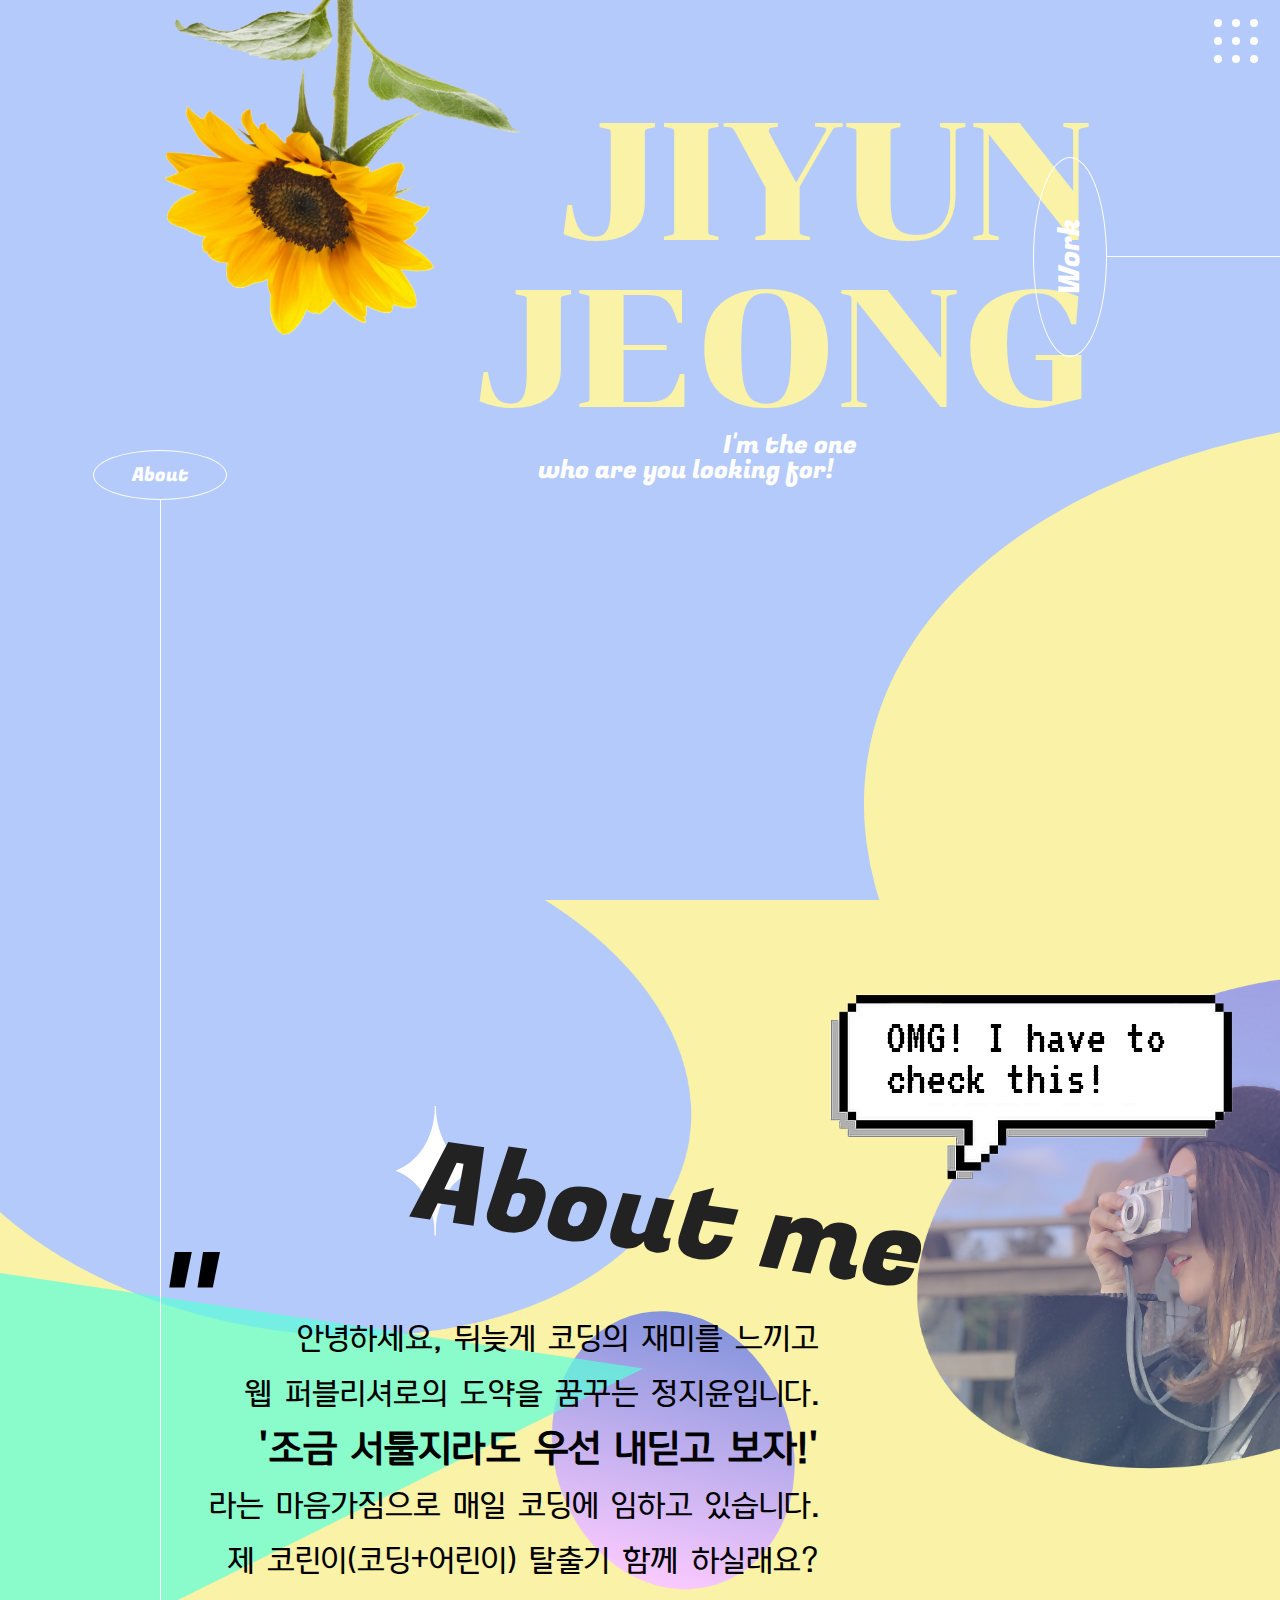
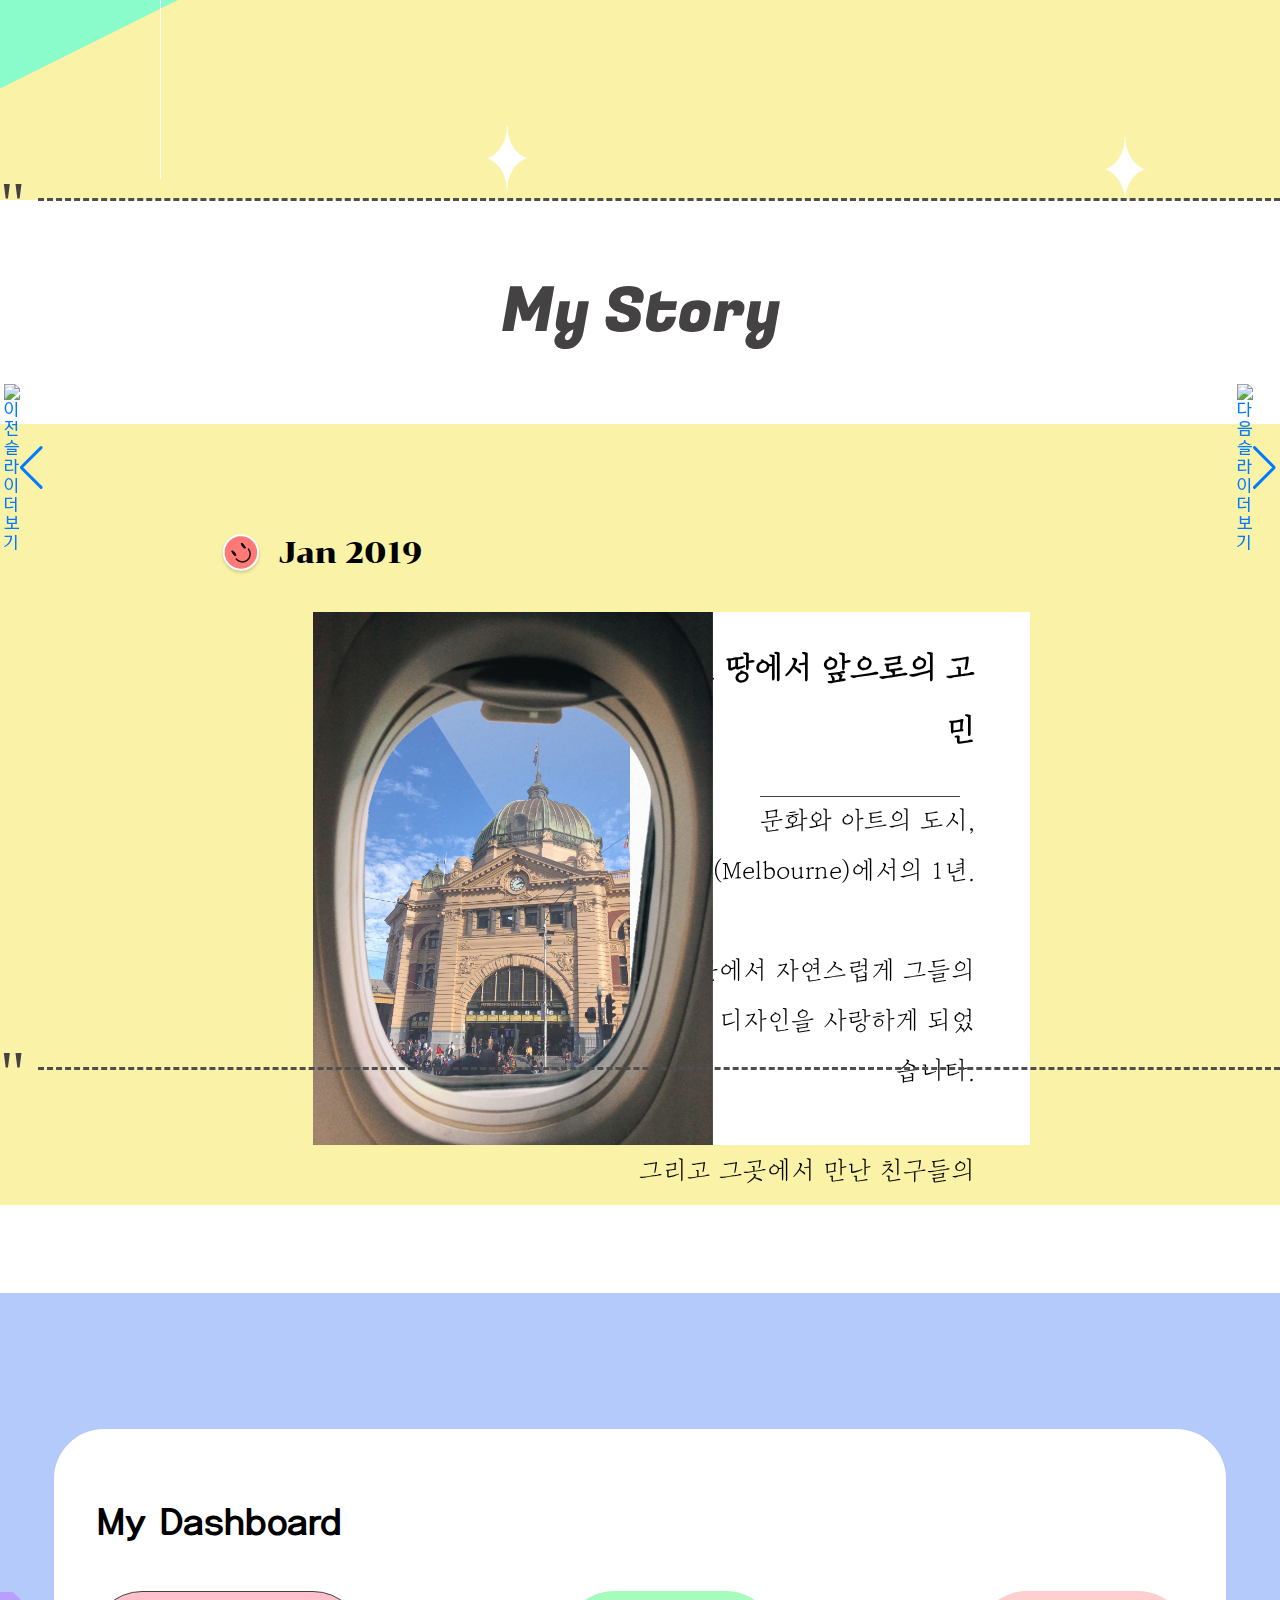
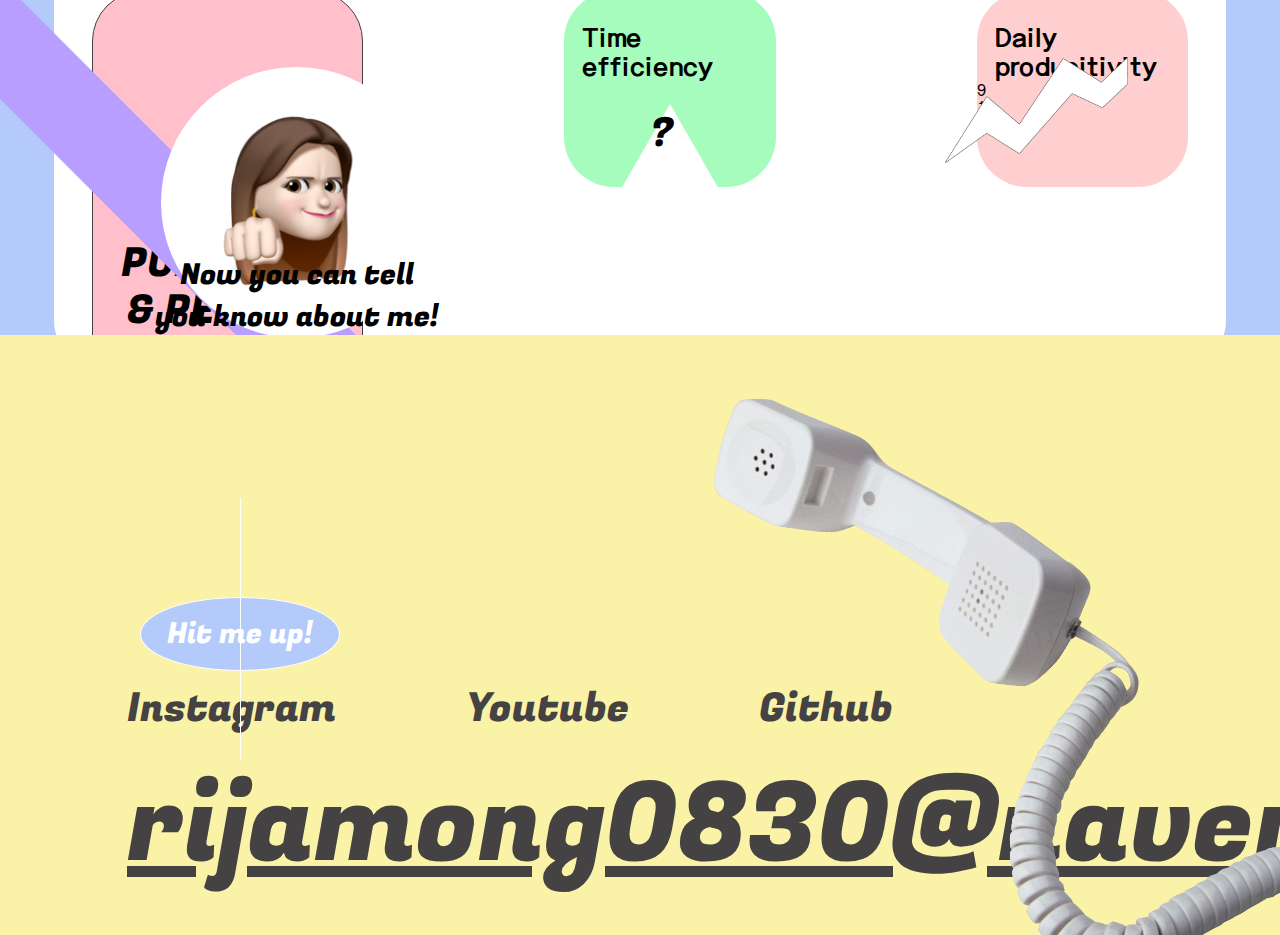
==== index.html @ c00d8881 "draggable, droppable 오류 수정" ====
<!DOCTYPE html>
<html lang="ko">

<head>
  <meta charset="UTF-8">
  <meta name="viewport" content="width=device-width, initial-scale=1.0">
  <title> JIyun Jeong </title>
  <!-- favicon -->
  <!-- Custom CSS -->
  <link rel="stylesheet" href="assets/css/swiper-bundle.css">
  <link rel="stylesheet" href="assets/css/common.css">
  <link rel="stylesheet" href="assets/css/main.css">
  <!-- Jquery CDN -->
  <script src="assets/js/jquery-1.12.4.min.js"></script>
  <!-- Jquery UI -->
  <script src="assets/js/jquery-ui.min.js"></script>
  <!-- Swiper Js -->
  <!-- <script src="assets/js/swiper-bundle.min.js"></script> -->
  <script src="assets/js/swiper.min.js"></script>
  <!-- Custom JS -->
  <script src="assets/js/main.js"></script>
</head>

<body>
  <div id="skip">
    <a href="#cnt1">본문 바로가기</a>
  </div>

  <div id="wrap">
    <header id="header">
      <h1 class="logo">
        <a href="index.html">
          <img src="assets/img/common/JIYUNJEONG.svg" alt="로고">
          <div class="blind-b">Jiyun Jeong's portfolio</div>
        </a>
      </h1>
      <div class="util">
        <button type="button" class="btn_open">
          <img src="assets/img/icon/open.svg" alt="메뉴열기">
          <span class="blind-b">메뉴열기</span>
        </button>
        <div class="navWrap">
          <div class="navigation">
            <nav id="gnb">
              <ul>
                <li>
                  <a href="">HOME</a>
                </li>
                <li>
                  <a href="">WORKS</a>
                </li>
                <li>
                  <a href="">ABOUT</a>
                </li>
                <li>
                  <a href="">CONTACTS</a>
                </li>
              </ul>
            </nav>
          </div>
          <div class="sns">
            <p>Social</p>
            <ul>
              <li>
                <a href="">Instagram</a>
              </li>
              <li>
                <a href="">Youtube</a>
              </li>
              <li>
                <a href="">Github</a>
              </li>
            </ul>
          </div>
          <div class="email">
            <p>Hit me up!</p>
            <p><a href="mailto: rijamong0830@naver.com" title="문의메일 보내기">rijamong0830@naver.com</a></p>
          </div>
        </div>
        <button type="button" class="btn_close">
          <img src="assets/img/icon/close.svg" alt="메뉴닫기">
          <span class="blind-b">메뉴닫기</span>
        </button>
      </div>
    </header>
    <!-- main screen section -->
    <section class="section" id="cnt1">
      <h2 class="blind-b">포트폴리오 첫 화면</h2>
      <div class="pageSwipe">
        <div class="about">
          <button type="button">About</button>
        </div>
        <div class="works">
          <button type="button">Work</button>
        </div>
      </div>
      <span>JIYUN<br>JEONG</span>
      <p>I'm the one<br>who are you looking for! &nbsp; &nbsp; </p> <!-- 들여쓰기 추가 -->
      <div class="decorate">
        <img class="sunflower" src="assets/img/main/sunflower@2x.png" alt="해바라기">
        <img class="yellowCircle" src="assets/img/main/cnt1Circle.png" alt="노란 동그라미">
      </div>
    </section>
    <!-- introduce section -->
    <section class="section" id="cnt2">
      <h2 class="blind-b">자기소개</h2>
      <div class="cnt2Deco">
        <img class="purpleCircle" src="assets/img/main/purpleCircle@2x.png" alt="연보라 동그라미">
        <img class="gradiCircle" src="assets/img/main/gradiCircle.png" alt="그라데이션 동그라미">
        <img class="profile" src="assets/img/main/profile@2x.png" alt="프로필 사진">
        <img class="ballon" src="assets/img/main/ballon@2x.png" alt="말풍선">
        <img class="twinkle1" src="assets/img/main/twinkle@2x.png" alt="반짝이 데코">
        <img class="twinkle2" src="assets/img/main/twinkle@2x.png" alt="반짝이 데코">
        <img class="twinkle3" src="assets/img/main/twinkle.png" alt="반짝이 데코">
        <img class="twinkle4" src="assets/img/main/twinkle.png" alt="반짝이 데코">
        <img class="beam" src="assets/img/main/beam.png" alt="레이저빔">
      </div>
      <div class="profileText">
        <p class="aboutMe">About me</p>
        <span>"</span>
        <p>
          안녕하세요, 뒤늦게 코딩의 재미를 느끼고<br>
          웹 퍼블리셔로의 도약을 꿈꾸는 정지윤입니다.<br>
          <strong>'조금 서툴지라도 우선 내딛고 보자!'</strong><br>
          라는 마음가짐으로 매일 코딩에 임하고 있습니다.<br>
          제 코린이(코딩+어린이) 탈출기 함께 하실래요?
        </p>
      </div>
    </section>
    <!-- Diary Section -->
    <section class="section" id="cnt3">
      <div class="myStory">
        <img src="assets/img/icon/scissor.svg" alt="가위 이모티콘">
        <p>My Story</p>
      </div>
      <!-- Swiper -->
      <div class="swiper-container">
        <div class="swiper-wrapper">
          <!-- slide1 -->
          <div class="swiper-slide slide1">
            <h2 class="blind-b">호주에서 시작된 미래에 대한 고민</h2>
            <div class="data">
              <img src="assets/img/main/smile1.png" alt="빨간색 스마일 아이콘">
              <p>Jan 2019</p>
            </div>
            <div class="firstDiary">
              <div class="windowWrap">
                <img class="emptyFrame" src="assets/img/main/emptyAirplaneWindow@2x.png" alt="">
                <div class="showImg">
                  <img src="assets/img/main/airplaneWindow@2x.png" alt="비행기 내부에서 바라본 창문 풍경">
                  <img src="assets/img/main/airplaneWindow-2.jpg" alt="멜버른역">
                  <img src="assets/img/main/airplaneWindow-3.jpg" alt="도시를 지나는 빈티지 초록 트램">
                  <img src="assets/img/main/airplaneWindow-4.jpg" alt="멜버른 아트 센터에서 그림을 감상하는 사람들">
                  <img src="assets/img/main/airplaneWindow-5.jpg" alt="그래피티 앞에 서있는 사람">
                  <img src="assets/img/main/airplaneWindow-6.jpg" alt="카페에서 바리스타로 일하던 당시 친구와 함께 찍은 사진">
                </div>
              </div>
              <div class="diary right">
                <strong>낯선 땅에서 앞으로의 고민</strong>
                <p>
                  문화와 아트의 도시,<br>
                  멜버른(Melbourne)에서의 1년.<br>
                  </br>
                  그곳에서 자연스럽게 그들의<br>
                  문화와 디자인을 사랑하게 되었습니다.<br>
                  </br>
                  그리고 그곳에서 만난 친구들의<br>
                  자신이 좋아하는 일을 하며<br>
                  즐겁게 살아가는 모습이 인상깊었죠.<br>
                  </br>
                  고민의 시작이었습니다.<br>
                  "나는 어떻게 살아야 할까?"
                </p>
                <span>01</span>
              </div>
            </div>
          </div>
          <!-- slide2 -->
          <div class="swiper-slide slide2">
            <h2 class="blind-b">한국으로 돌아와서 첫 코딩의 시작</h2>
            <div class="data">
              <img src="assets/img/main/smile2.png" alt="핑크색 스마일 아이콘">
              <p>Aug 2020 ~</p>
            </div>
            <div class="secondDiary">
              <div class="diary left">
                <strong>첫 시작</strong>
                <p>
                  한국으로 돌아온 후,</br>
                  내가 가진 장점들의 점을 이어보니</br>
                  '웹 퍼블리싱'이라는 모양새가 나왔습니다.</br>
                  </br>
                  그리고 곧바로</br>
                  'UXUI 반응형 웹 기반 퍼블리싱 수업'을</br>
                  수강하기로 마음먹었습니다.</br>
                  </br>
                  '내가 과연 잘 할 수 있을까?'</br>
                  </br>
                  낯선 코딩의 세계로 들어서는</br>
                  첫 날의 두근거림이 아직도 생생합니다.
                </p>
                <span>02</span>
              </div>
              <img src="assets/img/main/blogDiary.png" alt="uxui 수강 블로그 다이어리" class="diaryImg">
            </div>
          </div>
          <!-- slide3 -->
          <div class="swiper-slide slide3">
            <h2 class="blind-b">6개월 간 코딩수업을 듣고</h2>
            <div class="data">
              <img src="assets/img/main/smile3.png" alt="초록색 스마일 아이콘">
              <p>~ Jan 2021</p>
            </div>
            <div class="thirdDiary">
              <div class="diary right">
                <strong>6개월 간의 코딩열차 탑승</strong>
                <p>첫 수업을 시작으로,<br>
                  </br>
                  마치 정착역 없는 고속열차처럼<br>
                  퍼블리싱 수업과 3개의 프로젝트를 열심히 달려<br>
                  지금까지 오게 되었습니다.<br>
                  </br>
                  앞으로 그간의 배움을 바탕으로<br>
                  <span>미래의 도전이 두렵기보다<br>
                    더욱 많은 배움에 설레하는<br>
                    사람이 되고자 합니다.</span></p>
                <span>03</span>
              </div>
            </div>
            <div class="goToWorks">
              <img src="" alt="작업물 바로가기">
            </div>
          </div>
        </div>
        <!-- Add Pagination -->
        <div class="swiper-pagination"></div>
      </div>
      <div class="swiper-controller">
        <!-- fraction type -->
        <div class="swiper-pagination"></div>

        <!-- If we need navigation buttons -->
        <div class="swiper-button-prev"><img src="" alt="이전 슬라이더 보기"></div>
        <div class="swiper-button-next"><img src="" alt="다음 슬라이더 보기"></div>
      </div>
    </section>
    <!-- stats section -->
    <section class="section" id="cnt4">
      <h2 class="blind-b">나의 스킬과 가능성</h2>
      <div class="stats">
        <img src="assets/img/icon/scissor.svg" alt="가위 이모티콘">
        <p>STATS & POTENTIAL</p>
      </div>
      <div class="dashboard">
        <p class="dashboardTitle">My Dashboard</p>
        <!-- about personal -->
        <div class="leftBoard">
          <div class="puzzle">
            <span>PUZZLE IT!<br>& PEEP IT!</span>
            <div class="stripe">
              <div class="line"></div>
              <div class="line"></div>
              <div class="line"></div>
              <div class="line"></div>
              <div class="line"></div>
              <div class="line"></div>
              <div class="line"></div>
            </div>
            <div class="hiddenProfile">
              <img src="assets/img/main/characterProfile@2x.png" alt="캐릭터 프로필 사진">
              <p>Now you can tell<br>you know about me!</p>
            </div>
          </div>
          <div class="efficiency">
            <span>Time<br>efficiency</span>
            <img id="drop1" src="assets/img/main/triangle@2x.png" alt="피라미드">
            <p>?</p>
          </div>
          <div class="producitivity">
            <span>Daily<br>producitivity</span>
            <img id="drop2" src="assets/img/main/thunder.png" alt="번개모양">
            <p>9</p>
            <p>18</p>
          </div>
          <div class="relieveStress">
            <span>How to relieve stress</span>
            <div class="stressWrap">
              <div class="stressReliever1">
                <img src="" alt="star">
                <p>1. Good coffee & walking around</p>
              </div>
              <div class="stressReliever2">
                <img src="" alt="star">
                <p>2. Washing the dishes with music</p>
              </div>
            </div>
          </div>
          <!-- drop models -->
          <div class="droppableModel">
            <div class="Triangle">
              <img id="drag1Yes" src="assets/img/main/triangle.png" alt="옮겨다 놓을 피라미드">
              <!-- 드롭한 뒤 채워지는 가상요소만들기 -->
              <p>85%</p>
            </div>
            <div class="thunder">
              <img id="drag2Yes" src="assets/img/main/thunder.png" alt="옮겨다 놓을 번개모양">
              <!-- 드롭한 뒤 채워지는 가상요소만들기 -->
            </div>
          </div>
        </div>
        <!-- about skills -->
        <div class="rightBoard">
          <div class="skillView">
            <div class="switchWrap">
              <div class="switchToggle">
                <button type="button"></button>
              </div>
              <div class="skillTitle">
                <!-- 위의 버튼을 누르면 변경됨 -->
                <div class="codingSkills">Coding skills</div>
                <div class="designSkills">Design skills</div>
              </div>
            </div>
            <div class="skillCircle">
              <div class="css">CSS3<br>90%</div>
              <div class="html5">HTML5<br>95%</div>
              <div class="scss">SCSS<br>90%</div>
              <div class="bootstrap">Bootstrap<br>70%</div>
              <div class="js">JavaScript<br>80%</div>
              <div class="jq">jQuery<br>85%</div>
            </div>
            <div class="overview">
              <span class="overviewTitle">Skills overview</span>
              <span>코딩 스킬과 디자인 스킬을 비교하여 한 번에 볼 수 있습니다.</span>
              <div class="stickGraph">
                <div class="stickWrap">
                  <div class="whiteStick"></div>
                  <div class="skills" id="html5"></div>
                  <span>HTML5</span>
                </div>
                <div class="stickWrap">
                  <div class="whiteStick"></div>
                  <div class="skills" id="css3"></div>
                  <span>CSS3</span>
                </div>
                <div class="stickWrap">
                  <div class="whiteStick"></div>
                  <div class="skills" id="scss"></div>
                  <span>SCSS</span>
                </div>
                <div class="stickWrap">
                  <div class="whiteStick"></div>
                  <div class="skills" id="javaScript"></div>
                  <span>Java<br>Script</span>
                </div>
                <div class="stickWrap">
                  <div class="whiteStick"></div>
                  <div class="skills" id="jQuery"></div>
                  <span>jQuery</span>
                </div>
                <div class="stickWrap">
                  <div class="whiteStick"></div>
                  <div class="skills" id="bootstrap"></div>
                  <span>boot<br>strap</span>
                </div>
                <div class="stickWrap">
                  <div class="whiteStick"></div>
                  <div class="skills" id="ps"></div>
                  <span>Photoshop</span>
                </div>
                <div class="stickWrap">
                  <div class="whiteStick"></div>
                  <div class="skills" id="ai"></div>
                  <span>Illustrator</span>
                </div>
                <div class="stickWrap">
                  <div class="whiteStick"></div>
                  <div class="skills" id="xd"></div>
                  <span>XD</span>
                </div>
                <div class="stickWrap">
                  <div class="whiteStick"></div>
                  <div class="skills" id="zeplin"></div>
                  <span>Zeplin</span>
                </div>
                <div class="stickWrap">
                  <div class="whiteStick"></div>
                  <div class="skills" id="pr"></div>
                  <span>Premiere</span>
                </div>
              </div>
            </div>
          </div>
        </div>
      </div>
    </section>
    <!-- footer section -->
    <footer id="footer">
      <div class="contact">
        <!-- 가상요소로 세로 라인만들기 -->
        <button type="button">Hit me up!</button>
      </div>
      <p class="bigEmail"><a href="mailto: rijamong0830@naver.com" title="문의메일 보내기">rijamong0830@naver.com</a></p>
      <div class="sns">
        <a class="instagram" href="https://www.instagram.com/jjy_olo/" target="_blank">Instagram</a>
        <a href="https://www.youtube.com/channel/UCwiEnXzMFmGDuHNTWTqtdwg" target="_blank">Youtube</a>
        <a href="https://github.com/Jiyun-Jeong" target="_blank">Github</a>
      </div>
      <img class="phoneImg" src="assets/img/main/phone.png" alt="전화기 이미지">
    </footer>
  </div>
</body>

</html>
---- assets/css/common.css ----
@charset "UTF-8";
/* Google Web font CDN */
@import url(https://fonts.googleapis.com/css?family=VT323:regular);
@import url(https://fonts.googleapis.com/css?family=Chonburi:regular);
@import url(https://fonts.googleapis.com/css?family=Fugaz+One:regular);
/* Font face */
@font-face {
  font-family: KoreanDREAM3;
  font-weight: 400;
  font-style: normal;
  src: url("../font/KoreanDREAM3-R.eot");
  src: url("../font/KoreanDREAM3-R.eot#iefix") format("embedded-opentype"), url("../font/KoreanDREAM3-R.woff2") format("woff2"), url("../font/KoreanDREAM3-R.woff") format("woff"), url("../font/KoreanDREAM3-R.ttf") format("truetype"); }
@font-face {
  font-family: KoreanDREAM5;
  font-weight: 400;
  font-style: normal;
  src: url("../font/KoreanDREAM5-R.eot");
  src: url("../font/KoreanDREAM5-R.eot#iefix") format("embedded-opentype"), url("../font/KoreanDREAM5-R.woff2") format("woff2"), url("../font/KoreanDREAM5-R.woff") format("woff"), url("../font/KoreanDREAM5-R.ttf") format("truetype"); }
@font-face {
  font-family: DXPnM;
  font-weight: 400;
  font-style: normal;
  src: url("../font/DXPnM-KSCpc-EUC-H.eot");
  src: url("../font/DXPnM-KSCpc-EUC-H.eot#iefix") format("embedded-opentype"), url("../font/DXPnM-KSCpc-EUC-H.woff2") format("woff2"), url("../font/DXPnM-KSCpc-EUC-H.woff") format("woff"), url("../font/DXPnM-KSCpc-EUC-H.ttf") format("truetype"); }
/* Tag reset CSS */
body, div, ul, h1, h2, h3, h4, h5, h6, button, p {
  margin: 0;
  padding: 0; }

ul {
  list-style: none; }

h1, h2, h3, h4, h5, h6 {
  font-size: inherit; }

img {
  vertical-align: top; }

a:link, a:visited, a:hover, a:active {
  text-decoration: none;
  color: inherit; }

button {
  border: none;
  background: none;
  cursor: pointer; }

header, nav, section, footer {
  display: block; }

/* common class */
.blind-b {
  width: 1px;
  height: 1px;
  position: absolute;
  overflow: none;
  clip: rect(1px, 1px, 1px, 1px);
  clip-path: inset(50%); }

.clearfix::before, .clear::after {
  content: "";
  display: block;
  clear: both; }

/* Default CSS */
body {
  font-family: KoreanDREAM3, "맑은 고딕", "Malgun Gothic";
  font-weight: 400;
  background-color: #B4CAFA;
  color: #000;
  overflow-x: hidden; }

/* Skip navigation */
#skip a {
  position: absolute;
  left: -9999px;
  top: 0;
  z-index: 1000; }
  #skip a:focus {
    left: 0;
    width: 100%;
    background: #FAF2A7;
    color: #000;
    text-align: center;
    font-weight: 400;
    font-size: 25px;
    height: 50px;
    line-height: 50px; }

/* Logo & navigation */
#wrap {
  position: relative;
  overflow: hidden; }
  #wrap #header .logo {
    display: none;
    position: absolute;
    top: 29px;
    left: 32px;
    width: 131px;
    height: 77px; }
  #wrap #header .util {
    position: absolute;
    top: 17px;
    right: 22px; }
    #wrap #header .util > .btn_open img {
      width: 44px;
      height: 44px;
      cursor: pointer; }
  #wrap #header .navWrap {
    display: none;
    position: relative;
    width: 100vw;
    height: 100vh;
    top: 0;
    right: 0px;
    background: orange; }
    #wrap #header .navWrap #gnb {
      position: absolute;
      text-align: left;
      left: 204px;
      top: 268px;
      width: 901px;
      height: 618px; }
      #wrap #header .navWrap #gnb ul {
        font-size: 115px;
        line-height: 160px;
        font-family: Chonburi;
        color: #FAF2A7; }
  #wrap #header .sns, #wrap #header .email {
    position: absolute;
    color: #fff;
    left: 1245px; }
  #wrap #header .sns p, #wrap #header .email p {
    padding-bottom: 18px;
    font-size: 21px; }
  #wrap #header .sns {
    top: 540px;
    right: 534px; }
    #wrap #header .sns ul li {
      font-size: 32px;
      letter-spacing: 0.61px; }
  #wrap #header .email {
    bottom: 221px; }
  #wrap #header .btn_close {
    display: none; }

/* Footer */
footer {
  position: relative;
  width: 100%;
  height: 46.875vw;
  background: #FAF2A7;
  display: flex; }
  footer .contact button, footer .bigEmail {
    font-family: "Fugaz One"; }
  footer .contact {
    position: absolute;
    top: 262px;
    left: 140px;
    width: 200px;
    height: 72px;
    -webkit-box-sizing: border-box;
    -moz-box-sizing: border-box;
    box-sizing: border-box; }
    footer .contact::before {
      -webkit-transform: rotate(180deg);
      -moz-transform: rotate(180deg);
      -o-transform: rotate(180deg);
      -ms-transform: rotate(180deg);
      transform: rotate(180deg);
      content: "";
      display: block;
      clear: both;
      position: absolute;
      top: -138%;
      left: 50%;
      width: 1px;
      height: 261px;
      background: #fff;
      z-index: 500; }
    footer .contact button {
      -webkit-border-radius: 50%;
      -moz-border-radius: 50%;
      border-radius: 50%;
      font-size: 29px;
      border: 1px solid #fff;
      width: 100%;
      line-height: 72px;
      background: #B4CAFA;
      color: #fff; }
  footer .bigEmail {
    font-size: 110px;
    color: #444242;
    text-decoration: underline;
    padding: 410px 0 0 127px; }
  footer .sns {
    display: flex;
    position: absolute;
    bottom: 197px;
    left: 127px;
    font-family: "Fugaz one";
    font-size: 40px;
    color: #444242; }
    footer .sns a {
      flex-direction: row;
      display: block; }
    footer .sns a + a {
      margin-left: 130px; }
  footer .phoneImg {
    position: absolute;
    width: 566px;
    height: 576px;
    top: 64px;
    right: 0; }

/*# sourceMappingURL=common.css.map */
---- assets/css/main.css ----
#cnt1 {
  position: relative;
  width: 100vw;
  height: 100vh; }
  #cnt1 .pageSwipe button, #cnt1 p {
    font-family: "Fugaz One";
    color: #fff; }
  #cnt1 .pageSwipe .about {
    position: absolute;
    top: 35.15625vw;
    left: 7.2917vw;
    width: 10.4167vw;
    height: 3.75vw;
    -webkit-box-sizing: border-box;
    -moz-box-sizing: border-box;
    box-sizing: border-box; }
    #cnt1 .pageSwipe .about::after {
      content: "";
      display: block;
      clear: both;
      position: absolute;
      top: 103%;
      left: 50%;
      width: 1px;
      height: 100vw;
      background: #fff;
      z-index: 500; }
    #cnt1 .pageSwipe .about button {
      -webkit-border-radius: 50%;
      -moz-border-radius: 50%;
      border-radius: 50%;
      font-size: 1.5104vw;
      border: 1px solid #fff;
      width: 100%;
      line-height: 3.75vw; }
  #cnt1 .pageSwipe .works {
    position: absolute;
    top: 220px;
    right: 110px;
    width: 200px;
    height: 72px;
    -webkit-box-sizing: border-box;
    -moz-box-sizing: border-box;
    box-sizing: border-box; }
    #cnt1 .pageSwipe .works::after {
      content: "";
      display: block;
      clear: both;
      position: absolute;
      top: 50%;
      left: 68%;
      width: 100vw;
      height: 1px;
      background: #fff;
      z-index: 500; }
    #cnt1 .pageSwipe .works button {
      -webkit-border-radius: 50%;
      -moz-border-radius: 50%;
      border-radius: 50%;
      -webkit-transform: rotate(-90deg);
      -moz-transform: rotate(-90deg);
      -o-transform: rotate(-90deg);
      -ms-transform: rotate(-90deg);
      transform: rotate(-90deg);
      font-size: 29px;
      border: 1px solid #fff;
      width: 200px;
      line-height: 72px; }
  #cnt1 span, #cnt1 p {
    text-align: right; }
  #cnt1 span {
    display: block;
    font-family: Chonburi;
    font-size: 13.0208vw;
    line-height: 13.0208vw;
    padding-top: 7.7604vw;
    padding-right: 14.5833vw;
    color: #FAF2A7; }
  #cnt1 p {
    font-size: 1.9791vw;
    line-height: 1.9791vw;
    padding-right: 33.0208vw; }
  #cnt1 .decorate .sunflower {
    position: absolute;
    top: -13.5417vw;
    left: 12.9167vw;
    width: 27.96875vw;
    animation: moveSunflower 5s ease-in-out infinite; }
  #cnt1 .decorate .yellowCircle {
    position: absolute;
    top: 22.65625vw;
    left: 60.9375vw;
    z-index: -1;
    animation: moveCircle 10s ease;
    transform-origin: 50% 50%; }

/* @keyframes moveSunflower {
    0% {transform: translateY(-600px); }
    60% {transform: translateY(-100px);}
    100% {transform: translateY(50px); }
} */
/* @keyframes moveCircle {
    0%   { transform: scale(0.5)   translate(10px, -30px); }
    38%  { transform: scale(0.7, 0.7) translate(80vw, 30vh) rotate(80deg); }
    40%  { transform: scale(0.8, 0.5) translate(80vw, 30vh) rotate(80deg); }
    78%  { transform: scale(0.6, 0.9) translate(0vw, 50vh) rotate(-20deg); }
    80%  { transform: scale(0.8) translate(0vw, 50vh) rotate(-20deg); }
    100% { transform: scale(5, 5) translate(0, 0); }
  } */
#cnt2 {
  position: relative;
  background: #FAF2A7;
  width: 100%;
  height: 100vh; }
  #cnt2 .cnt2Deco {
    position: relative;
    /*         @keyframes purpleCircle {
    
            } */ }
    #cnt2 .cnt2Deco img {
      position: absolute; }
    #cnt2 .cnt2Deco .purpleCircle {
      top: -150px;
      left: -150px;
      height: 51.0417vw;
      width: 70.3125vw;
      animation: purpleCircle 10s ease infinite;
      transform-origin: 50% 50%; }
    #cnt2 .cnt2Deco .gradiCircle {
      top: 29.9479vw;
      left: 41.9792vw;
      width: 21.3021vw;
      height: 335px; }
    #cnt2 .cnt2Deco .profile {
      top: 0;
      left: 850px;
      width: 61.9792vw; }
    #cnt2 .cnt2Deco .ballon {
      top: 94px;
      right: 47px;
      width: 403px;
      height: 186px; }
    #cnt2 .cnt2Deco .twinkle1 {
      -webkit-transition: opacity(1) 0.3;
      -moz-transition: opacity(1) 0.3;
      -o-transition: opacity(1) 0.3;
      transition: opacity(1) 0.3;
      top: 77.5px;
      left: 150px;
      opacity: 0; }
    #cnt2 .cnt2Deco .twinkle2 {
      top: 206px;
      right: 804.5px; }
    #cnt2 .cnt2Deco .twinkle3 {
      top: 826px;
      right: 752px; }
    #cnt2 .cnt2Deco .twinkle4 {
      top: 837px;
      right: 134px; }
    #cnt2 .cnt2Deco .beam {
      top: -15px;
      right: 560px; }
  #cnt2 .profileText {
    position: absolute; }
    #cnt2 .profileText .aboutMe {
      -webkit-transform: rotate(8deg);
      -moz-transform: rotate(8deg);
      -o-transform: rotate(8deg);
      -ms-transform: rotate(8deg);
      transform: rotate(8deg);
      position: absolute;
      top: 239px;
      left: 414px;
      width: 529px;
      font-family: "Fugaz one";
      font-size: 110px;
      color: #222; }
    #cnt2 .profileText span {
      display: block;
      padding-left: 154px;
      margin-top: 317.5px;
      font-size: 150px;
      font-family: "Fugaz one"; }
    #cnt2 .profileText p:last-child {
      position: absolute;
      top: 411px;
      left: 169px;
      width: 650px;
      z-index: 700;
      font-size: 29px;
      line-height: 55px;
      text-align: right; }
      #cnt2 .profileText p:last-child strong {
        font-size: 36px; }

#cnt3 {
  width: 100%;
  height: 67.8542vw; }
  #cnt3 .myStory {
    position: relative;
    height: 224px;
    line-height: 224px;
    width: 100%;
    background: #fff; }
    #cnt3 .myStory::before {
      content: "";
      clear: both;
      position: absolute;
      border-top: 3px dashed #4e4e4e;
      top: -2px;
      right: 0;
      width: 97%; }
    #cnt3 .myStory img {
      position: absolute;
      top: -32px;
      left: 0; }
    #cnt3 .myStory p {
      text-align: center;
      font-size: 62px;
      font-family: "Fugaz one";
      color: #444242; }
  #cnt3 .swiper-container {
    width: 100%;
    /* height: 100vh; */ }
    #cnt3 .swiper-container .swiper-slide:nth-child(odd) {
      background: #FAF2A7; }
    #cnt3 .swiper-container .slide1 .data {
      position: relative;
      z-index: 700; }
      #cnt3 .swiper-container .slide1 .data img {
        position: absolute;
        left: 210px;
        top: 100px; }
      #cnt3 .swiper-container .slide1 .data > p {
        font-family: Chonburi;
        font-size: 29px;
        position: absolute;
        left: 278px;
        top: 111px; }
    #cnt3 .swiper-container .slide1 .firstDiary {
      position: relative;
      margin-top: 188px;
      padding-left: 24.479vw;
      height: 46.3542vw; }
      #cnt3 .swiper-container .slide1 .firstDiary .windowWrap {
        position: relative;
        width: 31.25vw;
        height: 41.6667vw;
        overflow: hidden; }
      #cnt3 .swiper-container .slide1 .firstDiary .emptyFrame {
        position: absolute;
        top: 0;
        left: 0;
        z-index: 10; }
      #cnt3 .swiper-container .slide1 .firstDiary img {
        width: 31.25vw;
        height: 41.6667vw; }
      #cnt3 .swiper-container .slide1 .firstDiary img:nth-child(2) {
        position: absolute;
        top: 0;
        left: 0; }
      #cnt3 .swiper-container .slide1 .firstDiary .showImg {
        width: 208.3333vw;
        font-size: 0; }
      #cnt3 .swiper-container .slide1 .firstDiary .diary {
        position: absolute;
        top: 0;
        right: 250px;
        width: 31.25vw;
        height: 41.6667vw;
        background: #fff;
        font-family: DXPnM;
        font-size: 25px;
        text-align: right; }
        #cnt3 .swiper-container .slide1 .firstDiary .diary strong {
          display: block;
          font-size: 31px;
          padding-top: 25px;
          padding-right: 55px; }
        #cnt3 .swiper-container .slide1 .firstDiary .diary p {
          padding-top: 35px;
          padding-right: 55px; }
          #cnt3 .swiper-container .slide1 .firstDiary .diary p::before {
            content: "";
            position: absolute;
            clear: both;
            width: 50%;
            height: 1px;
            background: #444242; }
        #cnt3 .swiper-container .slide1 .firstDiary .diary span {
          padding-right: 17px;
          padding-bottom: 17px; }
    #cnt3 .swiper-container .slide2 .data {
      position: relative;
      z-index: 700; }
      #cnt3 .swiper-container .slide2 .data img {
        position: absolute;
        left: 210px;
        top: 100px; }
      #cnt3 .swiper-container .slide2 .data > p {
        font-family: Chonburi;
        font-size: 29px;
        position: absolute;
        left: 278px;
        top: 111px; }
    #cnt3 .swiper-container .slide2 .secondDiary {
      position: relative; }
      #cnt3 .swiper-container .slide2 .secondDiary .diary {
        position: absolute;
        top: 188px;
        left: 470px;
        width: 31.25vw;
        height: 41.6667vw;
        background: #fff;
        font-family: DXPnM;
        font-size: 25px;
        text-align: right; }
        #cnt3 .swiper-container .slide2 .secondDiary .diary strong {
          font-size: 31px;
          padding-top: 99px;
          padding-right: 55px; }
        #cnt3 .swiper-container .slide2 .secondDiary .diary p {
          padding-top: 76px;
          padding-right: 55px; }
          #cnt3 .swiper-container .slide2 .secondDiary .diary p::before {
            content: "";
            position: absolute;
            clear: both;
            width: 100%;
            height: 1px; }
      #cnt3 .swiper-container .slide2 .secondDiary .diaryImg {
        position: absolute;
        top: 188px;
        right: 250px;
        width: 26.25vw;
        height: 41.6667vw; }
    #cnt3 .swiper-container .slide3 .data {
      position: relative;
      z-index: 700; }
      #cnt3 .swiper-container .slide3 .data img {
        position: absolute;
        left: 210px;
        top: 100px; }
      #cnt3 .swiper-container .slide3 .data > p {
        font-family: Chonburi;
        font-size: 29px;
        position: absolute;
        left: 278px;
        top: 111px; }
    #cnt3 .swiper-container .slide3 .thirdDiary {
      position: relative;
      margin-top: 188px;
      padding-left: 470px;
      padding-bottom: 87px; }
      #cnt3 .swiper-container .slide3 .thirdDiary .diary {
        position: absolute;
        top: 0;
        right: 250px;
        width: 31.25vw;
        height: 41.6667vw;
        background: #fff;
        font-family: DXPnM;
        font-size: 25px;
        text-align: right;
        margin-top: 188px; }
        #cnt3 .swiper-container .slide3 .thirdDiary .diary strong {
          font-size: 31px;
          padding-top: 99px;
          padding-right: 55px; }
        #cnt3 .swiper-container .slide3 .thirdDiary .diary p {
          padding-top: 76px;
          padding-right: 55px; }
          #cnt3 .swiper-container .slide3 .thirdDiary .diary p::before {
            content: "";
            position: absolute;
            clear: both;
            width: 100%;
            height: 1px; }

#cnt4 {
  /* position: relative;  */
  width: 100%;
  height: 67.7083vw;
  background: #B4CAFA; }
  #cnt4 .stats {
    position: relative;
    height: 224px;
    line-height: 224px;
    width: 100%;
    background: #fff; }
    #cnt4 .stats::before {
      content: "";
      clear: both;
      position: absolute;
      border-top: 3px dashed #4e4e4e;
      top: -2px;
      right: 0;
      width: 97%;
      z-index: 100; }
    #cnt4 .stats img {
      position: absolute;
      top: -32px;
      left: 0;
      z-index: 100; }
    #cnt4 .stats p {
      text-align: center;
      font-size: 62px;
      font-family: "Fugaz one";
      color: #444242; }
  #cnt4 .dashboard {
    -webkit-border-radius: 50px;
    -moz-border-radius: 50px;
    border-radius: 50px;
    display: flex;
    flex-wrap: wrap;
    justify-content: space-evenly;
    width: 91.5625vw;
    height: 42.2917vw;
    background: #fff;
    margin: 0 auto;
    margin-top: 136px;
    clear: both; }
    #cnt4 .dashboard .dashboardTitle {
      display: block;
      width: 100%;
      font-family: KoreanDREAM5;
      font-size: 35px;
      /* width: 246px;  */
      height: 36px;
      padding-top: 73px;
      padding-left: 43px; }
    #cnt4 .dashboard .leftBoard {
      display: flex;
      flex-wrap: wrap;
      justify-content: space-between;
      width: 1096px;
      height: 678px;
      padding-top: 53px; }
      #cnt4 .dashboard .leftBoard .puzzle {
        -webkit-border-radius: 50px;
        -moz-border-radius: 50px;
        border-radius: 50px;
        position: relative;
        width: 21.1979vw;
        height: 31.4583vw;
        line-height: 31.4583vw;
        background: pink;
        border: 1px solid #444242;
        box-sizing: border-box; }
        #cnt4 .dashboard .leftBoard .puzzle span, #cnt4 .dashboard .leftBoard .puzzle p {
          font-family: "fugaz one";
          text-align: center; }
        #cnt4 .dashboard .leftBoard .puzzle span {
          display: block;
          font-size: 40px;
          line-height: 47px;
          padding-top: 248px; }
        #cnt4 .dashboard .leftBoard .puzzle .stripe {
          /*  width: 407px; height: 600px; */ }
          #cnt4 .dashboard .leftBoard .puzzle .stripe div {
            -webkit-transform: skew(45deg);
            -moz-transform: skew(45deg);
            -o-transform: skew(45deg);
            -ms-transform: skew(45deg);
            transform: skew(45deg);
            width: 120px;
            height: 31.25vw;
            display: inline-block; }
          #cnt4 .dashboard .leftBoard .puzzle .stripe div:first-child {
            position: absolute;
            top: 0;
            left: 0;
            background: #b89eff; }
          #cnt4 .dashboard .leftBoard .puzzle .stripe .line + .line {
            padding-left: 50px; }
        #cnt4 .dashboard .leftBoard .puzzle .hiddenProfile {
          /* display: none;  */
          width: 285px;
          height: 21.1979vw;
          margin: 0 auto;
          position: absolute;
          top: 0;
          left: 62px;
          margin-top: 75px; }
          #cnt4 .dashboard .leftBoard .puzzle .hiddenProfile img {
            text-align: center;
            padding-left: 6px;
            padding-bottom: 60px; }
          #cnt4 .dashboard .leftBoard .puzzle .hiddenProfile > p {
            position: absolute;
            bottom: 0;
            font-size: 29px;
            line-height: 42px; }
      #cnt4 .dashboard .leftBoard .efficiency {
        -webkit-border-radius: 50px;
        -moz-border-radius: 50px;
        border-radius: 50px;
        position: relative;
        width: 16.5104vw;
        height: 15.3646vw;
        background: #a6fcbc;
        /* .hiddenTriangle {
            p {display: none; font-size: 36px; top: 66%; left: calc(50% - 36.5px);}
        } */ }
        #cnt4 .dashboard .leftBoard .efficiency span {
          display: block;
          font-family: KoreanDREAM5;
          font-size: 25px;
          padding-left: 18px;
          padding-top: 33px; }
        #cnt4 .dashboard .leftBoard .efficiency #drop1 {
          position: absolute;
          left: calc(50% - 91px);
          top: 113px; }
        #cnt4 .dashboard .leftBoard .efficiency p {
          position: absolute;
          font-size: 2.8646vw;
          font-family: "Fugaz one";
          top: 59%;
          left: calc(50% - 18.5px); }
      #cnt4 .dashboard .leftBoard .producitivity {
        -webkit-border-radius: 50px;
        -moz-border-radius: 50px;
        border-radius: 50px;
        position: relative;
        width: 16.5104vw;
        height: 15.3646vw;
        background: #ffcfcf; }
        #cnt4 .dashboard .leftBoard .producitivity span {
          display: block;
          font-family: KoreanDREAM5;
          font-size: 25px;
          padding-left: 18px;
          padding-top: 33px; }
        #cnt4 .dashboard .leftBoard .producitivity #drop2 {
          position: absolute;
          top: 34%;
          left: calc(50% - 137.5px);
          width: 14.3229vw; }
        #cnt4 .dashboard .leftBoard .producitivity p {
          font-size: 15px;
          font-family: KoreanDREAM3; }
      #cnt4 .dashboard .leftBoard .relieveStress {
        -webkit-border-radius: 50px;
        -moz-border-radius: 50px;
        border-radius: 50px;
        position: relative;
        width: 34.1667vw;
        height: 15.0521vw;
        border: 1px solid #444242;
        background: #fff;
        box-sizing: border-box; }
        #cnt4 .dashboard .leftBoard .relieveStress span {
          display: block;
          font-family: KoreanDREAM5;
          font-size: 25px;
          padding-left: 18px;
          padding-top: 33px; }
        #cnt4 .dashboard .leftBoard .relieveStress .stressWrap {
          padding-top: 25px; }
          #cnt4 .dashboard .leftBoard .relieveStress .stressWrap .stressReliever1, #cnt4 .dashboard .leftBoard .relieveStress .stressWrap .stressReliever2 {
            -webkit-border-radius: 50px;
            -moz-border-radius: 50px;
            border-radius: 50px;
            width: 528px;
            height: 62px;
            font-family: "Fugaz one";
            font-size: 25px;
            line-height: 62px;
            margin: 0 auto;
            padding-left: 39px; }
          #cnt4 .dashboard .leftBoard .relieveStress .stressWrap img {
            display: none; }
          #cnt4 .dashboard .leftBoard .relieveStress .stressWrap .stressReliever1 {
            background: #ffd28d; }
          #cnt4 .dashboard .leftBoard .relieveStress .stressWrap .stressReliever2 {
            background: #c2e4ff;
            margin-top: 35px; }
      #cnt4 .dashboard .leftBoard .droppableModel {
        float: left; }
        #cnt4 .dashboard .leftBoard .droppableModel .thunder #drop2Yes {
          width: 14.3229vw; }
    #cnt4 .dashboard .rightBoard {
      float: right; }
      #cnt4 .dashboard .rightBoard .skillView {
        -webkit-border-radius: 50px;
        -moz-border-radius: 50px;
        border-radius: 50px;
        position: relative;
        flex-direction: row-reverse;
        width: 540px;
        height: 745px;
        background: #FAF2A7; }
        #cnt4 .dashboard .rightBoard .skillView .switchWrap {
          margin: 0 auto;
          padding-bottom: 60px; }
        #cnt4 .dashboard .rightBoard .skillView .switchToggle {
          position: relative;
          width: 70px;
          height: 36px;
          border-radius: 66px;
          background: #444242;
          display: inline-block; }
          #cnt4 .dashboard .rightBoard .skillView .switchToggle button {
            position: absolute;
            width: 4px;
            height: 4px;
            border-radius: 50%;
            background: #fff;
            top: 0;
            left: 0; }
        #cnt4 .dashboard .rightBoard .skillView .skillTitle {
          display: inline-block; }
          #cnt4 .dashboard .rightBoard .skillView .skillTitle div {
            width: 190px;
            height: 34px;
            line-height: 34px;
            border-radius: 20px;
            background: #444242;
            color: #fff;
            text-align: center; }
        #cnt4 .dashboard .rightBoard .skillView .skillCircle {
          display: flex;
          flex-direction: row; }
          #cnt4 .dashboard .rightBoard .skillView .skillCircle div {
            flex: 1 0 auto;
            text-align: center;
            border-radius: 50%;
            font-size: 14px;
            line-height: 21px; }
          #cnt4 .dashboard .rightBoard .skillView .skillCircle .css, #cnt4 .dashboard .rightBoard .skillView .skillCircle .scss {
            width: 156px;
            height: 156px; }
          #cnt4 .dashboard .rightBoard .skillView .skillCircle .css {
            background: #993ef3; }
          #cnt4 .dashboard .rightBoard .skillView .skillCircle .html5 {
            width: 195px;
            height: 195px;
            background: #ff9393; }
          #cnt4 .dashboard .rightBoard .skillView .skillCircle .scss {
            background: #bd3ef3; }
          #cnt4 .dashboard .rightBoard .skillView .skillCircle .bootstrap {
            width: 100px;
            height: 100px;
            background: #a6fcbc; }
          #cnt4 .dashboard .rightBoard .skillView .skillCircle .js {
            width: 120px;
            height: 120px;
            background: #ffc293; }
          #cnt4 .dashboard .rightBoard .skillView .skillCircle .jq {
            width: 128px;
            height: 128px;
            background: #ffe393; }
        #cnt4 .dashboard .rightBoard .skillView .overview {
          -webkit-border-radius: 50px;
          -moz-border-radius: 50px;
          border-radius: 50px;
          position: absolute;
          top: 552px;
          left: 0;
          width: 540px;
          height: 745px;
          background: #fff; }
          #cnt4 .dashboard .rightBoard .skillView .overview span {
            display: block;
            padding-left: 44px; }
          #cnt4 .dashboard .rightBoard .skillView .overview .overviewTitle {
            font-family: KoreanDREAM5;
            font-size: 25px;
            padding-top: 45px; }
          #cnt4 .dashboard .rightBoard .skillView .overview span:last-child {
            font-family: KoreanDREAM3;
            font-size: 15px;
            padding-top: 8px;
            color: #858585; }

/*# sourceMappingURL=main.css.map */
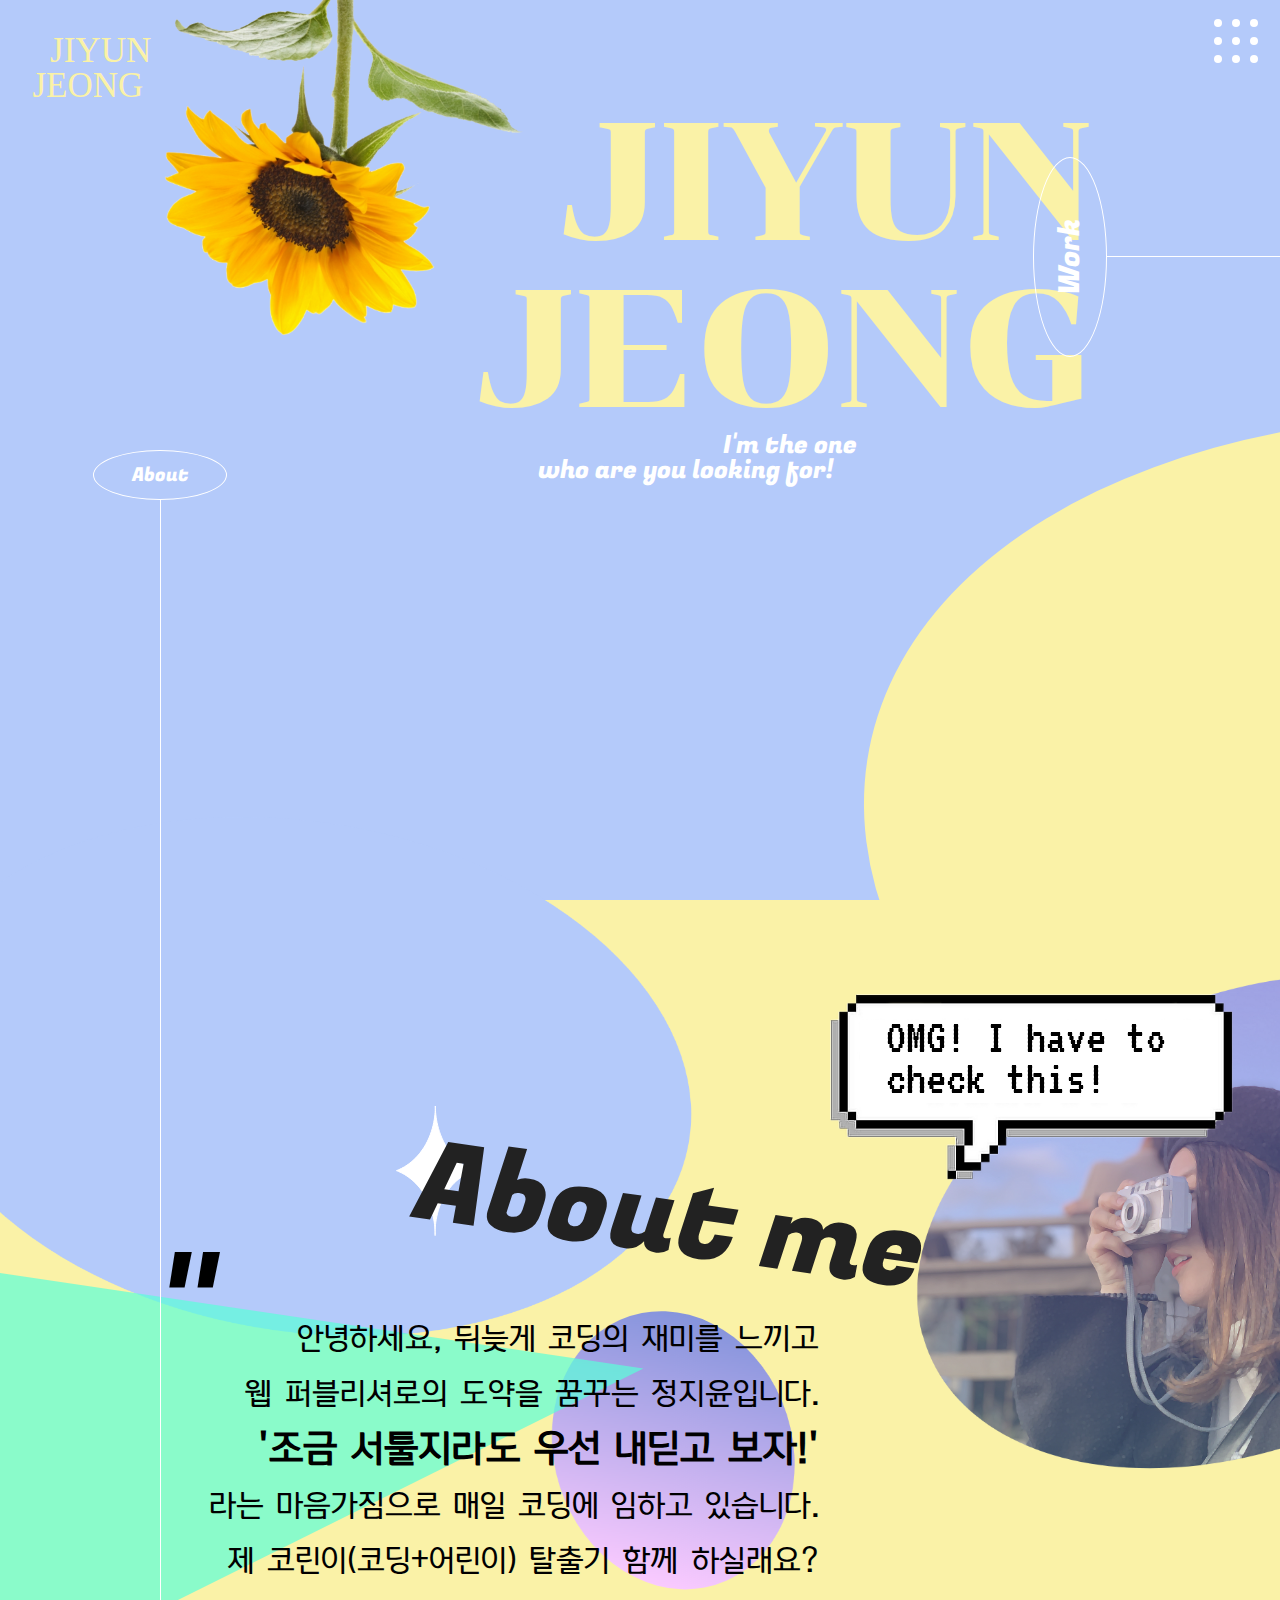
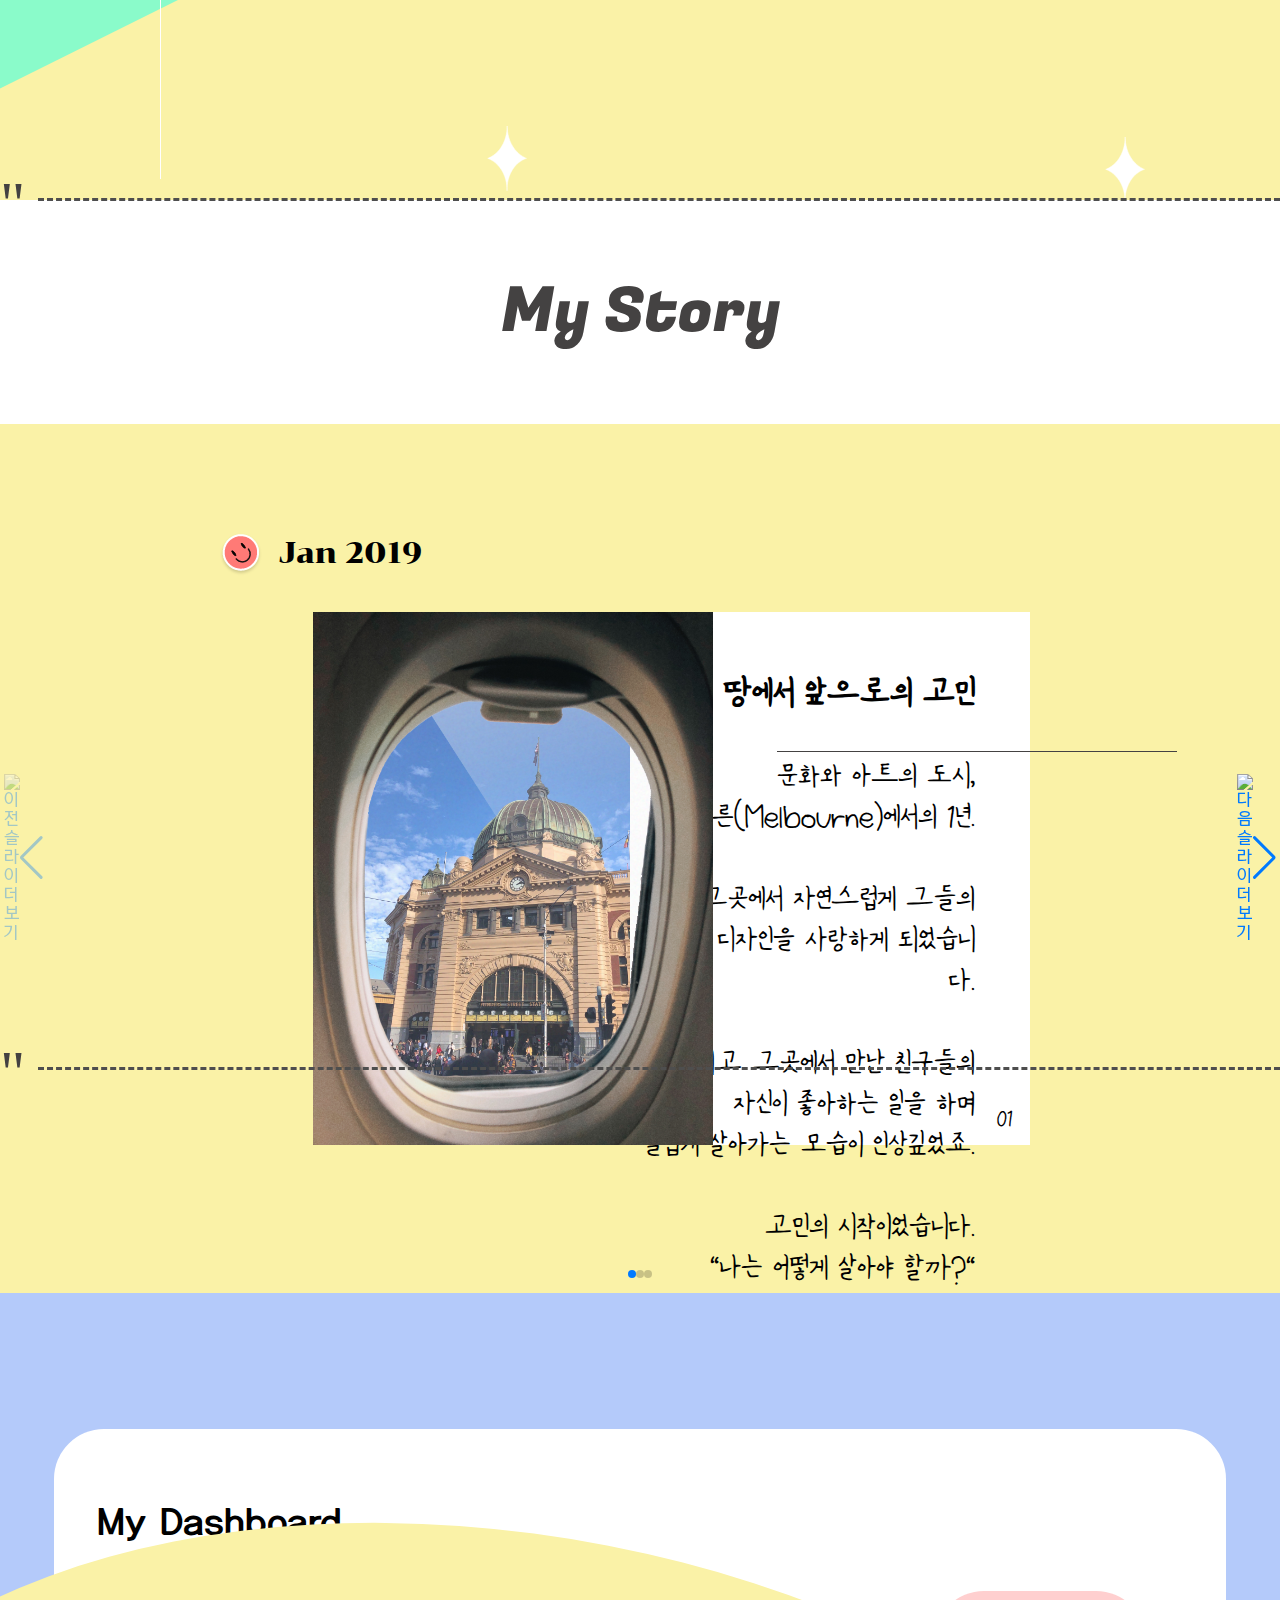
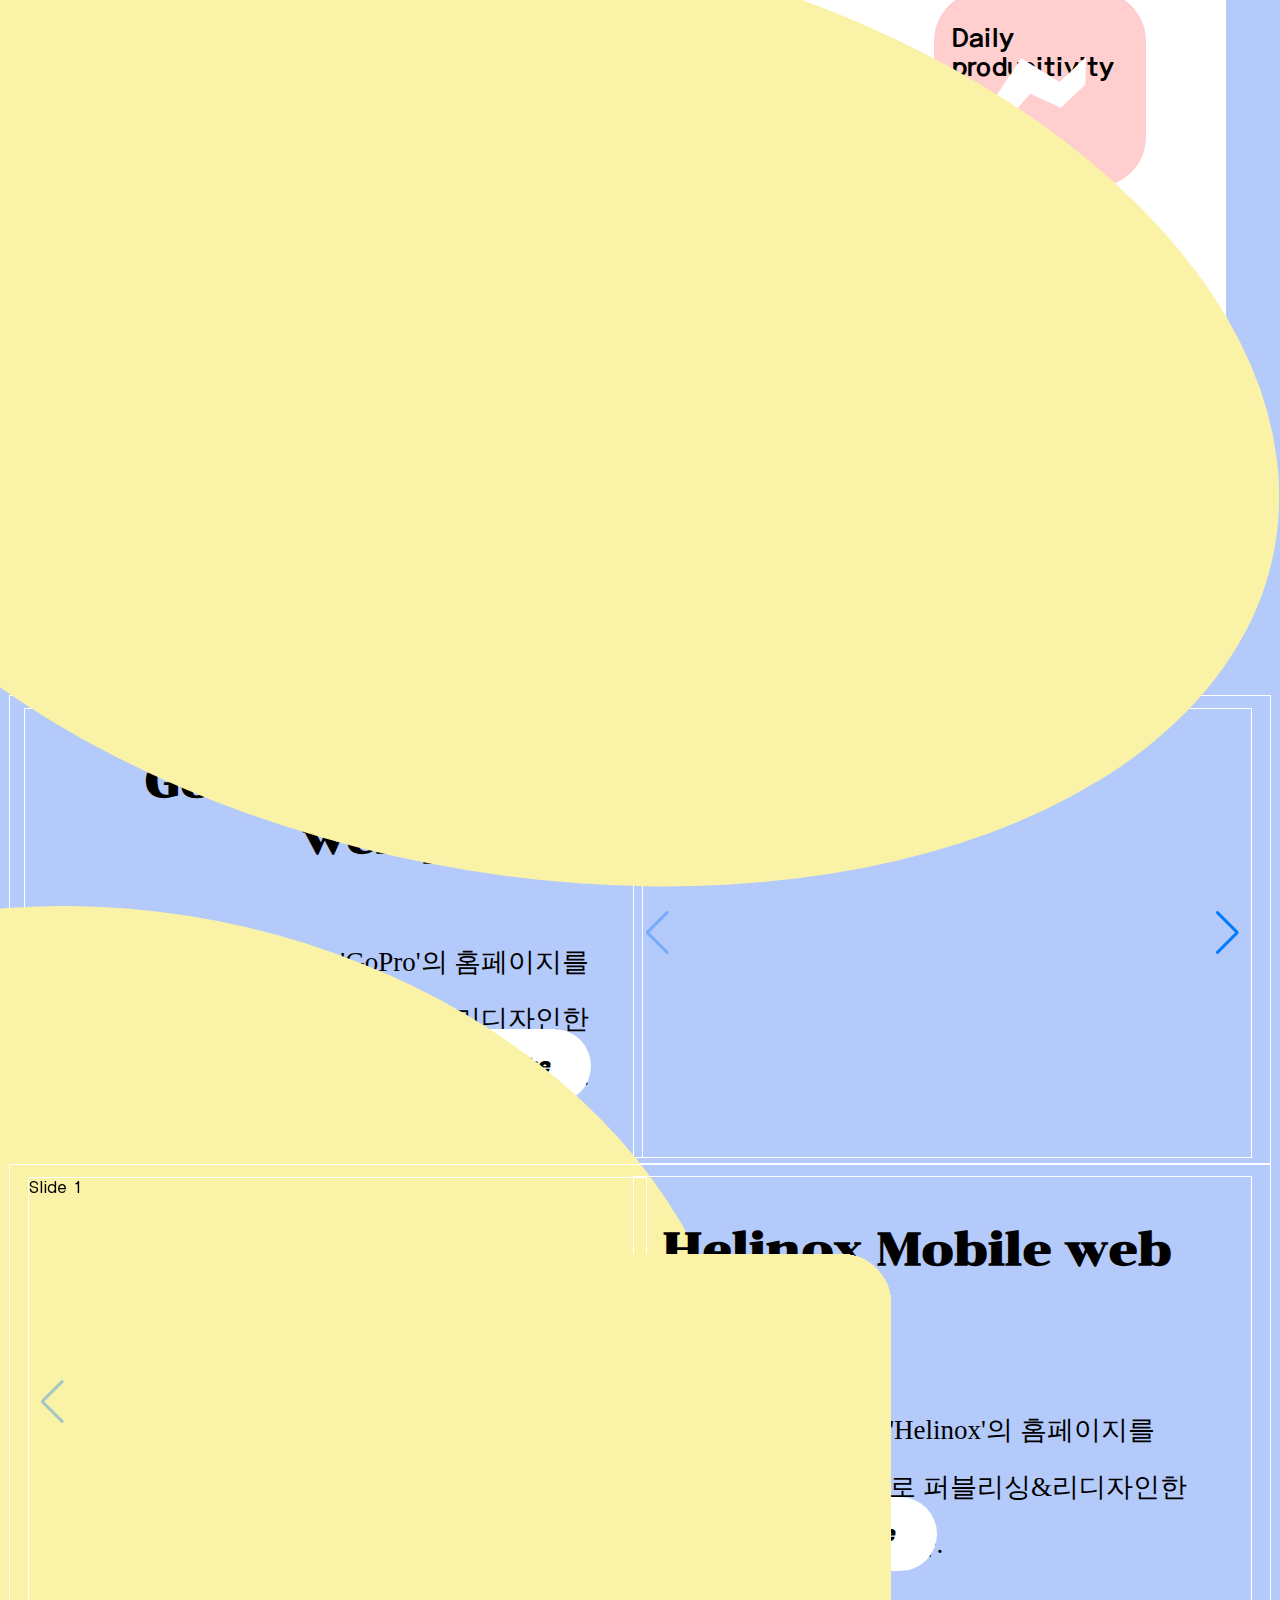
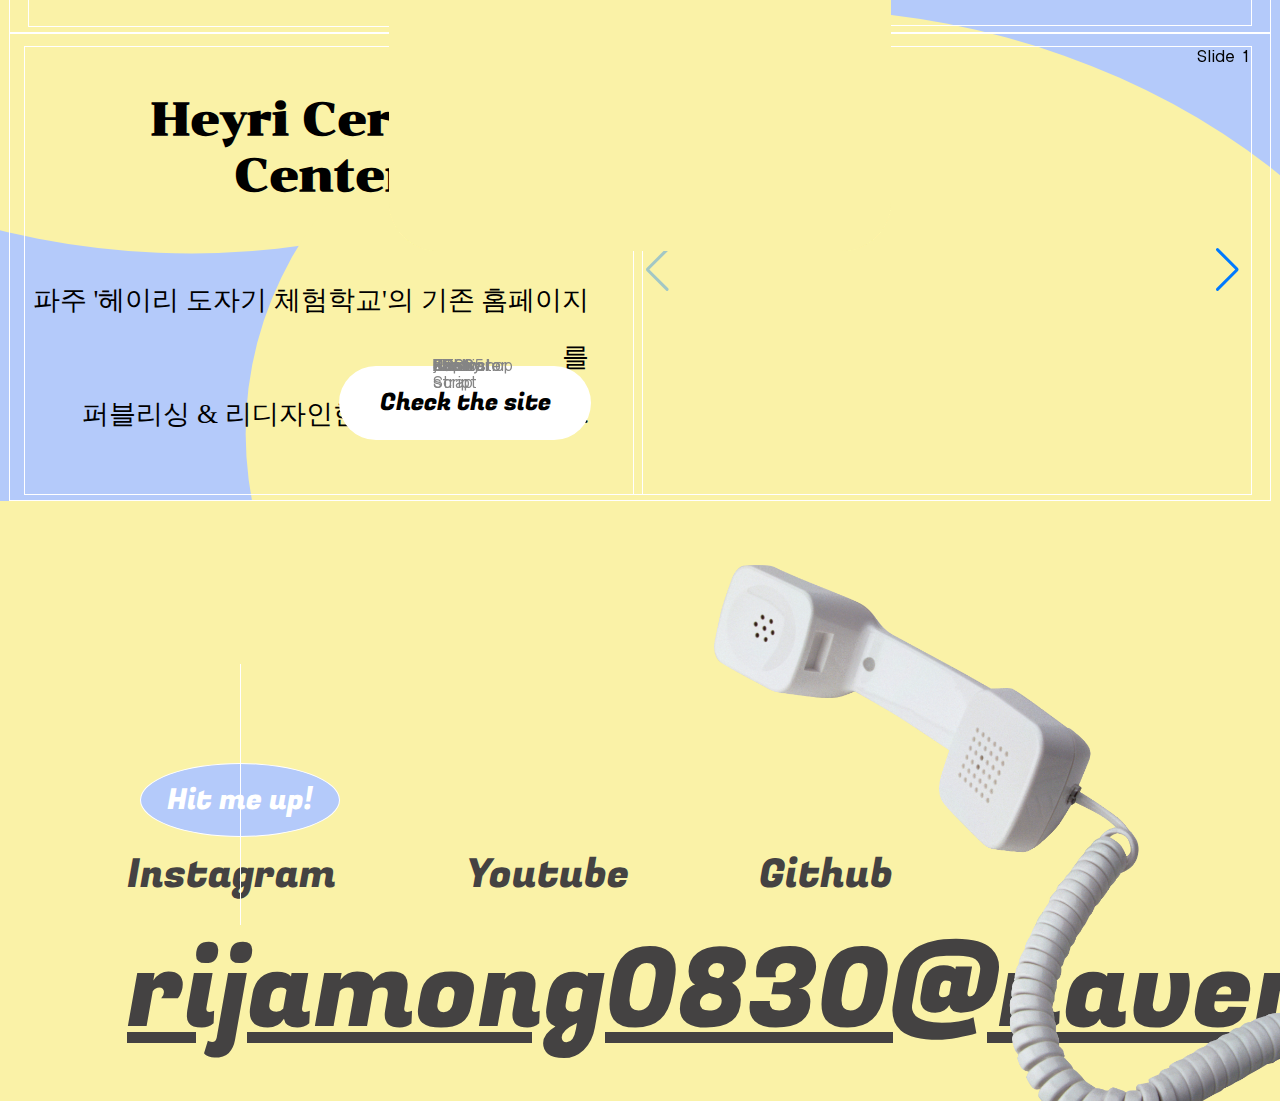
==== commit a1afbc49: "swiper vertical, project detail" ====
--- a/index.html
+++ b/index.html
@@ -1,6 +1,5 @@
 <!DOCTYPE html>
 <html lang="ko">
-
 <head>
   <meta charset="UTF-8">
   <meta name="viewport" content="width=device-width, initial-scale=1.0">
@@ -19,8 +18,32 @@
   <script src="assets/js/swiper.min.js"></script>
   <!-- Custom JS -->
   <script src="assets/js/main.js"></script>
+  <script>
+    $(document).ready(function() {
+      //cnt4 "droppable"
+      $('#drag1Yes,  #drag2Yes').draggable({
+          revert: 'invalid'
+        });
+
+      //드래그를 수락해주는 대상
+    $('#drop1').droppable({
+          accept : '#drag1Yes',        //수락해줄 대상을 지정
+          drop : function () {        //drop이 완료된 후 실행할 실행문
+              $(this).fadeOut().next().text('80%');
+              $('#drag1Yes').hide();
+          }
+      });
+    $('#drop2').droppable({
+          accept : '#drag2Yes',        //수락해줄 대상을 지정
+          drop : function () {        //drop이 완료된 후 실행할 실행문
+              $(this).fadeOut().next().text('80%');
+              $('#drag2Yes').hide();
+          }
+      });
+    });
+  </script>
 </head>
-
+  
 <body>
   <div id="skip">
     <a href="#cnt1">본문 바로가기</a>
@@ -95,7 +118,7 @@
         </div>
       </div>
       <span>JIYUN<br>JEONG</span>
-      <p>I'm the one<br>who are you looking for! &nbsp; &nbsp; </p> <!-- 들여쓰기 추가 -->
+      <p>I'm the one<br>who are you looking for! &nbsp; &nbsp; </p>
       <div class="decorate">
         <img class="sunflower" src="assets/img/main/sunflower@2x.png" alt="해바라기">
         <img class="yellowCircle" src="assets/img/main/cnt1Circle.png" alt="노란 동그라미">
@@ -137,7 +160,7 @@
       <div class="swiper-container">
         <div class="swiper-wrapper">
           <!-- slide1 -->
-          <div class="swiper-slide slide1">
+          <div class="swiper-slide slide1 slide">
             <h2 class="blind-b">호주에서 시작된 미래에 대한 고민</h2>
             <div class="data">
               <img src="assets/img/main/smile1.png" alt="빨간색 스마일 아이콘">
@@ -176,7 +199,7 @@
             </div>
           </div>
           <!-- slide2 -->
-          <div class="swiper-slide slide2">
+          <div class="swiper-slide slide2 slide">
             <h2 class="blind-b">한국으로 돌아와서 첫 코딩의 시작</h2>
             <div class="data">
               <img src="assets/img/main/smile2.png" alt="핑크색 스마일 아이콘">
@@ -201,17 +224,28 @@
                 </p>
                 <span>02</span>
               </div>
-              <img src="assets/img/main/blogDiary.png" alt="uxui 수강 블로그 다이어리" class="diaryImg">
+              <div class="diaryDeco">
+                <img class="diaryImg" src="assets/img/main/blogDiary@2x.png" alt="uxui 수강 블로그 다이어리" >
+                <img class="decoTape1" src="assets/img/main/Washitape_pastelpink@2x.png" alt="우측 상단 마스킹 테이프">
+                <img class="decoTape2" src="assets/img/main/Washitape_pastelpink@2x.png" alt="좌측 하단 마스킹 테이프">
+                <img class="drawnArrow" src="assets/img/main/drawnArrow@2x.png" alt="손그림 화살표">
+                <img class="handwrite" src="assets/img/main/diary@2x.png" alt="손글씨">
+              </div>
             </div>
           </div>
           <!-- slide3 -->
-          <div class="swiper-slide slide3">
+          <div class="swiper-slide slide3 slide">
             <h2 class="blind-b">6개월 간 코딩수업을 듣고</h2>
             <div class="data">
               <img src="assets/img/main/smile3.png" alt="초록색 스마일 아이콘">
               <p>~ Jan 2021</p>
             </div>
             <div class="thirdDiary">
+              <div class="viewWorksWrap">
+                <button type="button">
+                  View Works
+                </button>
+              </div>
               <div class="diary right">
                 <strong>6개월 간의 코딩열차 탑승</strong>
                 <p>첫 수업을 시작으로,<br>
@@ -221,9 +255,10 @@
                   지금까지 오게 되었습니다.<br>
                   </br>
                   앞으로 그간의 배움을 바탕으로<br>
-                  <span>미래의 도전이 두렵기보다<br>
-                    더욱 많은 배움에 설레하는<br>
-                    사람이 되고자 합니다.</span></p>
+                <strong class="bold">
+                  미래의 도전이 두렵기보다<br>
+                  더욱 많은 배움에 설레하는<br>
+                  사람이 되고자 합니다.</strong>
                 <span>03</span>
               </div>
             </div>
@@ -232,16 +267,15 @@
             </div>
           </div>
         </div>
-        <!-- Add Pagination -->
-        <div class="swiper-pagination"></div>
-      </div>
-      <div class="swiper-controller">
-        <!-- fraction type -->
-        <div class="swiper-pagination"></div>
-
-        <!-- If we need navigation buttons -->
-        <div class="swiper-button-prev"><img src="" alt="이전 슬라이더 보기"></div>
-        <div class="swiper-button-next"><img src="" alt="다음 슬라이더 보기"></div>
+
+        <div class="swiper-controller">
+          <!-- Add Pagination -->
+          <div class="swiper-pagination"></div>
+  
+          <!-- If we need navigation buttons -->
+          <div class="swiper-button-prev"><img src="" alt="이전 슬라이더 보기"></div>
+          <div class="swiper-button-next"><img src="" alt="다음 슬라이더 보기"></div>
+        </div>
       </div>
     </section>
     <!-- stats section -->
@@ -271,6 +305,8 @@
               <p>Now you can tell<br>you know about me!</p>
             </div>
           </div>
+        </div>
+        <div class="middleBoard">
           <div class="efficiency">
             <span>Time<br>efficiency</span>
             <img id="drop1" src="assets/img/main/triangle@2x.png" alt="피라미드">
@@ -278,7 +314,7 @@
           </div>
           <div class="producitivity">
             <span>Daily<br>producitivity</span>
-            <img id="drop2" src="assets/img/main/thunder.png" alt="번개모양">
+            <img id="drop2" src="assets/img/main/cleanThunder.png" alt="번개모양">
             <p>9</p>
             <p>18</p>
           </div>
@@ -298,13 +334,13 @@
           <!-- drop models -->
           <div class="droppableModel">
             <div class="Triangle">
-              <img id="drag1Yes" src="assets/img/main/triangle.png" alt="옮겨다 놓을 피라미드">
+              <img id="drag1Yes" src="assets/img/main/triangle@2x.png" alt="옮겨다 놓을 피라미드">
               <!-- 드롭한 뒤 채워지는 가상요소만들기 -->
               <p>85%</p>
             </div>
             <div class="thunder">
-              <img id="drag2Yes" src="assets/img/main/thunder.png" alt="옮겨다 놓을 번개모양">
-              <!-- 드롭한 뒤 채워지는 가상요소만들기 -->
+              <img id="drag2Yes" src="assets/img/main/cleanThunder.png" alt="옮겨다 놓을 번개모양">
+              <img id="drag2After" src="assets/img/main/pinkthunder.png" alt="옮긴 뒤 도트 무늬로 변환되는 번개모양">
             </div>
           </div>
         </div>
@@ -394,6 +430,115 @@
         </div>
       </div>
     </section>
+
+    <!-- work section -->
+    <section class="section" id="work" role="main">
+      <div class="gopro">
+        <h2 class="blind-b">고프로 포트폴리오</h2>
+        <div class="workSwiperWrap">
+          <!-- work1 section -->
+          <div class="workText left" id="work1Text">
+            <h3>GoPro Responsive web project</h3>
+            <p>
+              액션카메라 브랜드 'GoPro'의 홈페이지를<br>
+              반응형으로 퍼블리싱&리디자인한<br>
+              개인 프로젝트입니다.
+            </p>
+            <a href="https://jiyun-jeong.github.io/project3/index.html" role="button">
+              Check the site
+            </a>
+          </div>
+          <div class="workSwiper work1Swiper">
+            <a href="gopro.html"></a>
+            <!-- Swiper -->
+            <div class="swiper-container">
+                <div class="swiper-wrapper">
+                  <div class="swiper-slide">
+                    <img src="" alt="">
+                  </div>
+                  <div class="swiper-slide">
+                    <img src="" alt="">
+                  </div>
+                  <div class="swiper-slide">
+                    <img src="" alt="">
+                  </div>
+                </div>
+              
+              <!-- Add Arrows -->
+              <div class="swiper-button-next"></div>
+              <div class="swiper-button-prev"></div>
+            </div>
+          </div>
+        </div>
+        <div class="decoCircles">
+          <img src="../assets/img/main/worksCircle1@2x.png" alt="데코용 타원">
+          <img src="../assets/img/main/worksCircle2@2x.png" alt="데코용 작은 타원">
+          <img src="../assets/img/main/worksCircle2@2x.png" alt="데코용 작은 타원">
+        </div>
+      </div>
+
+      <!-- work2 section -->
+      <div class="helinox">
+        <h2 class="blind-b">헬리녹스 포트폴리오</h2>
+        <div class="workSwiperWrap">
+          <div class="workText right" id="work2Text">
+            <h3>Helinox Mobile web project</h3>
+            <p>
+              국내 캠핑브랜드 'Helinox'의 홈페이지를<br>
+              모바일 웹 페이지로 퍼블리싱&리디자인한<br>
+              개인 프로젝트입니다.
+            </p>
+            <a href="https://jiyun-jeong.github.io/project2/" role="button">
+              Check the site
+            </a>
+          </div>
+      </div>
+        <div class="work2Swiper workSwiper">
+          <!-- Swiper -->
+          <div class="swiper-container">
+            <div class="swiper-wrapper">
+              <div class="swiper-slide">Slide 1</div>
+              <div class="swiper-slide">Slide 2</div>
+              <div class="swiper-slide">Slide 3</div>
+            </div>
+            <!-- Add Arrows -->
+            <div class="swiper-button-next"></div>
+            <div class="swiper-button-prev"></div>
+          </div>
+        </div>
+      </div>
+
+      <!-- work3 section -->
+      <div class="heyri">
+        <h2 class="blind-b">헤이리 세라믹 아트센터 포트폴리오</h2>
+        <div class="workSwiperWrap">
+          <div class="workText left" id="work3Text">
+            <h3>Heyri Ceramic Art Center project</h3>
+            <p>
+              파주 '헤이리 도자기 체험학교'의 기존 홈페이지를<br>
+              퍼블리싱 & 리디자인한 팀프로젝트입니다.
+            </p>
+            <a href="https://jiyun-jeong.github.io/project/" role="button">
+              Check the site
+            </a>
+          </div>
+          <div class="work3Swiper workSwiper">
+            <!-- Swiper -->
+            <div class="swiper-container">
+              <div class="swiper-wrapper">
+                <div class="swiper-slide">Slide 1</div>
+                <div class="swiper-slide">Slide 2</div>
+                <div class="swiper-slide">Slide 3</div>
+              </div>
+              <!-- Add Arrows -->
+              <div class="swiper-button-next"></div>
+              <div class="swiper-button-prev"></div>
+            </div>
+          </div>
+        </div>
+      </div>
+    </section>
+
     <!-- footer section -->
     <footer id="footer">
       <div class="contact">
--- a/assets/css/common.css
+++ b/assets/css/common.css
@@ -22,6 +22,12 @@
   font-style: normal;
   src: url("../font/DXPnM-KSCpc-EUC-H.eot");
   src: url("../font/DXPnM-KSCpc-EUC-H.eot#iefix") format("embedded-opentype"), url("../font/DXPnM-KSCpc-EUC-H.woff2") format("woff2"), url("../font/DXPnM-KSCpc-EUC-H.woff") format("woff"), url("../font/DXPnM-KSCpc-EUC-H.ttf") format("truetype"); }
+@font-face {
+  font-family: Seongsil;
+  font-weight: 400;
+  font-style: normal;
+  src: url("../font/Seongsil.eot");
+  src: url("../font/Seongsil.eot#iefix") format("embedded-opentype"), url("../font/Seongsil.woff2") format("woff2"), url("../font/Seongsil.woff") format("woff"), url("../font/Seongsil.ttf") format("truetype"); }
 /* Tag reset CSS */
 body, div, ul, h1, h2, h3, h4, h5, h6, button, p {
   margin: 0;
@@ -92,7 +98,7 @@
   position: relative;
   overflow: hidden; }
   #wrap #header .logo {
-    display: none;
+    /* display: none; */
     position: absolute;
     top: 29px;
     left: 32px;
--- a/assets/css/main.css
+++ b/assets/css/main.css
@@ -141,10 +141,10 @@
       width: 403px;
       height: 186px; }
     #cnt2 .cnt2Deco .twinkle1 {
-      -webkit-transition: opacity(1) 0.3;
-      -moz-transition: opacity(1) 0.3;
-      -o-transition: opacity(1) 0.3;
-      transition: opacity(1) 0.3;
+      -webkit-transition: all 0.3;
+      -moz-transition: all 0.3;
+      -o-transition: all 0.3;
+      transition: all 0.3;
       top: 77.5px;
       left: 150px;
       opacity: 0; }
@@ -221,22 +221,56 @@
       color: #444242; }
   #cnt3 .swiper-container {
     width: 100%;
+    height: 100%;
     /* height: 100vh; */ }
-    #cnt3 .swiper-container .swiper-slide:nth-child(odd) {
-      background: #FAF2A7; }
-    #cnt3 .swiper-container .slide1 .data {
+    #cnt3 .swiper-container .data {
       position: relative;
       z-index: 700; }
-      #cnt3 .swiper-container .slide1 .data img {
+      #cnt3 .swiper-container .data img {
         position: absolute;
         left: 210px;
         top: 100px; }
-      #cnt3 .swiper-container .slide1 .data > p {
+      #cnt3 .swiper-container .data > p {
         font-family: Chonburi;
         font-size: 29px;
         position: absolute;
         left: 278px;
         top: 111px; }
+    #cnt3 .swiper-container .slide:nth-child(odd) {
+      background: #FAF2A7; }
+      #cnt3 .swiper-container .slide:nth-child(odd) .diary {
+        position: absolute;
+        top: 0;
+        right: 250px;
+        width: 31.25vw;
+        height: 41.6667vw;
+        background: #fff;
+        font-family: Seongsil;
+        font-size: 23px;
+        text-align: right; }
+        #cnt3 .swiper-container .slide:nth-child(odd) .diary strong {
+          display: block;
+          font-size: 38px;
+          padding-top: 53px;
+          padding-right: 55px; }
+        #cnt3 .swiper-container .slide:nth-child(odd) .diary p {
+          padding-top: 42px;
+          padding-right: 55px;
+          font-size: 32px;
+          line-height: 41px; }
+          #cnt3 .swiper-container .slide:nth-child(odd) .diary p::before {
+            content: "";
+            position: absolute;
+            clear: both;
+            width: 100%;
+            height: 1px;
+            background: #444242; }
+        #cnt3 .swiper-container .slide:nth-child(odd) .diary span {
+          position: absolute;
+          bottom: 0;
+          right: 0;
+          padding-right: 17px;
+          padding-bottom: 17px; }
     #cnt3 .swiper-container .slide1 .firstDiary {
       position: relative;
       margin-top: 188px;
@@ -262,120 +296,98 @@
       #cnt3 .swiper-container .slide1 .firstDiary .showImg {
         width: 208.3333vw;
         font-size: 0; }
-      #cnt3 .swiper-container .slide1 .firstDiary .diary {
+    #cnt3 .swiper-container .slide2 .secondDiary {
+      position: relative;
+      margin-top: 188px;
+      padding-left: 24.479vw;
+      height: 46.3542vw; }
+      #cnt3 .swiper-container .slide2 .secondDiary .diary {
         position: absolute;
         top: 0;
-        right: 250px;
+        left: 470px;
         width: 31.25vw;
         height: 41.6667vw;
         background: #fff;
-        font-family: DXPnM;
-        font-size: 25px;
-        text-align: right; }
-        #cnt3 .swiper-container .slide1 .firstDiary .diary strong {
+        font-family: Seongsil;
+        font-size: 23px;
+        text-align: left; }
+        #cnt3 .swiper-container .slide2 .secondDiary .diary strong {
           display: block;
-          font-size: 31px;
-          padding-top: 25px;
-          padding-right: 55px; }
-        #cnt3 .swiper-container .slide1 .firstDiary .diary p {
-          padding-top: 35px;
-          padding-right: 55px; }
-          #cnt3 .swiper-container .slide1 .firstDiary .diary p::before {
+          font-size: 38px;
+          padding-top: 53px;
+          padding-left: 55px; }
+        #cnt3 .swiper-container .slide2 .secondDiary .diary p {
+          padding-top: 42px;
+          padding-left: 55px;
+          font-size: 32px;
+          line-height: 41px; }
+          #cnt3 .swiper-container .slide2 .secondDiary .diary p::before {
             content: "";
             position: absolute;
             clear: both;
             width: 50%;
             height: 1px;
             background: #444242; }
-        #cnt3 .swiper-container .slide1 .firstDiary .diary span {
-          padding-right: 17px;
+        #cnt3 .swiper-container .slide2 .secondDiary .diary span {
+          position: absolute;
+          bottom: 0;
+          left: 0;
+          padding-left: 17px;
           padding-bottom: 17px; }
-    #cnt3 .swiper-container .slide2 .data {
-      position: relative;
-      z-index: 700; }
-      #cnt3 .swiper-container .slide2 .data img {
-        position: absolute;
-        left: 210px;
-        top: 100px; }
-      #cnt3 .swiper-container .slide2 .data > p {
-        font-family: Chonburi;
-        font-size: 29px;
-        position: absolute;
-        left: 278px;
-        top: 111px; }
-    #cnt3 .swiper-container .slide2 .secondDiary {
-      position: relative; }
-      #cnt3 .swiper-container .slide2 .secondDiary .diary {
-        position: absolute;
-        top: 188px;
-        left: 470px;
-        width: 31.25vw;
-        height: 41.6667vw;
-        background: #fff;
-        font-family: DXPnM;
-        font-size: 25px;
-        text-align: right; }
-        #cnt3 .swiper-container .slide2 .secondDiary .diary strong {
-          font-size: 31px;
-          padding-top: 99px;
-          padding-right: 55px; }
-        #cnt3 .swiper-container .slide2 .secondDiary .diary p {
-          padding-top: 76px;
-          padding-right: 55px; }
-          #cnt3 .swiper-container .slide2 .secondDiary .diary p::before {
-            content: "";
-            position: absolute;
-            clear: both;
-            width: 100%;
-            height: 1px; }
-      #cnt3 .swiper-container .slide2 .secondDiary .diaryImg {
-        position: absolute;
-        top: 188px;
-        right: 250px;
-        width: 26.25vw;
-        height: 41.6667vw; }
-    #cnt3 .swiper-container .slide3 .data {
-      position: relative;
-      z-index: 700; }
-      #cnt3 .swiper-container .slide3 .data img {
-        position: absolute;
-        left: 210px;
-        top: 100px; }
-      #cnt3 .swiper-container .slide3 .data > p {
-        font-family: Chonburi;
-        font-size: 29px;
-        position: absolute;
-        left: 278px;
-        top: 111px; }
-    #cnt3 .swiper-container .slide3 .thirdDiary {
-      position: relative;
-      margin-top: 188px;
-      padding-left: 470px;
-      padding-bottom: 87px; }
-      #cnt3 .swiper-container .slide3 .thirdDiary .diary {
+      #cnt3 .swiper-container .slide2 .secondDiary .diaryDeco {
         position: absolute;
         top: 0;
         right: 250px;
         width: 31.25vw;
         height: 41.6667vw;
-        background: #fff;
-        font-family: DXPnM;
-        font-size: 25px;
-        text-align: right;
-        margin-top: 188px; }
-        #cnt3 .swiper-container .slide3 .thirdDiary .diary strong {
-          font-size: 31px;
-          padding-top: 99px;
-          padding-right: 55px; }
-        #cnt3 .swiper-container .slide3 .thirdDiary .diary p {
-          padding-top: 76px;
-          padding-right: 55px; }
-          #cnt3 .swiper-container .slide3 .thirdDiary .diary p::before {
-            content: "";
+        background: #fff; }
+        #cnt3 .swiper-container .slide2 .secondDiary .diaryDeco .diaryImg {
+          position: absolute;
+          top: 73px;
+          right: 0;
+          left: 0;
+          margin: 0 auto; }
+        #cnt3 .swiper-container .slide2 .secondDiary .diaryDeco .decoTape1 {
+          position: absolute;
+          top: 18px;
+          right: 31px; }
+        #cnt3 .swiper-container .slide2 .secondDiary .diaryDeco .decoTape2 {
+          position: absolute;
+          bottom: 18px;
+          left: 31px; }
+        #cnt3 .swiper-container .slide2 .secondDiary .diaryDeco .drawnArrow {
+          position: absolute;
+          bottom: 40%;
+          right: -9%; }
+        #cnt3 .swiper-container .slide2 .secondDiary .diaryDeco .handwrite {
+          position: absolute;
+          bottom: 52%;
+          right: -20%; }
+    #cnt3 .swiper-container .slide3 {
+      background: #FAF2A7; }
+      #cnt3 .swiper-container .slide3 .thirdDiary {
+        position: relative;
+        margin-top: 188px;
+        padding-left: 24.479vw;
+        height: 46.3542vw; }
+        #cnt3 .swiper-container .slide3 .thirdDiary .viewWorksWrap {
+          position: relative;
+          width: 31.25vw;
+          height: 41.6667vw;
+          overflow: hidden;
+          background: #fff; }
+          #cnt3 .swiper-container .slide3 .thirdDiary .viewWorksWrap button {
             position: absolute;
-            clear: both;
-            width: 100%;
-            height: 1px; }
+            top: 50%;
+            left: 0;
+            right: 0;
+            margin: 0 auto;
+            width: 300px;
+            height: 87px; }
+      #cnt3 .swiper-container .slide3 .diary .bold {
+        font-size: 36px !important;
+        padding-top: 0 !important;
+        padding-right: 0 !important; }
 
 #cnt4 {
   /* position: relative;  */
@@ -430,11 +442,8 @@
       padding-top: 73px;
       padding-left: 43px; }
     #cnt4 .dashboard .leftBoard {
-      display: flex;
-      flex-wrap: wrap;
-      justify-content: space-between;
-      width: 1096px;
-      height: 678px;
+      width: 21.1979vw;
+      height: 31.4583vw;
       padding-top: 53px; }
       #cnt4 .dashboard .leftBoard .puzzle {
         -webkit-border-radius: 50px;
@@ -446,7 +455,8 @@
         line-height: 31.4583vw;
         background: pink;
         border: 1px solid #444242;
-        box-sizing: border-box; }
+        box-sizing: border-box;
+        overflow: hidden; }
         #cnt4 .dashboard .leftBoard .puzzle span, #cnt4 .dashboard .leftBoard .puzzle p {
           font-family: "fugaz one";
           text-align: center; }
@@ -456,31 +466,27 @@
           line-height: 47px;
           padding-top: 248px; }
         #cnt4 .dashboard .leftBoard .puzzle .stripe {
-          /*  width: 407px; height: 600px; */ }
+          width: 407px;
+          height: 600px;
+          /* div:first-child {
+              position: absolute; top: 0; left: 0; background: #b89eff;
+          } */ }
           #cnt4 .dashboard .leftBoard .puzzle .stripe div {
-            -webkit-transform: skew(45deg);
-            -moz-transform: skew(45deg);
-            -o-transform: skew(45deg);
-            -ms-transform: skew(45deg);
-            transform: skew(45deg);
+            /* @include transform(skew(45deg)); */
             width: 120px;
             height: 31.25vw;
             display: inline-block; }
-          #cnt4 .dashboard .leftBoard .puzzle .stripe div:first-child {
-            position: absolute;
-            top: 0;
-            left: 0;
-            background: #b89eff; }
           #cnt4 .dashboard .leftBoard .puzzle .stripe .line + .line {
             padding-left: 50px; }
         #cnt4 .dashboard .leftBoard .puzzle .hiddenProfile {
-          /* display: none;  */
+          display: none;
           width: 285px;
           height: 21.1979vw;
           margin: 0 auto;
           position: absolute;
           top: 0;
-          left: 62px;
+          left: 0;
+          right: 0;
           margin-top: 75px; }
           #cnt4 .dashboard .leftBoard .puzzle .hiddenProfile img {
             text-align: center;
@@ -491,7 +497,15 @@
             bottom: 0;
             font-size: 29px;
             line-height: 42px; }
-      #cnt4 .dashboard .leftBoard .efficiency {
+    #cnt4 .dashboard .middleBoard {
+      display: flex;
+      flex-direction: row;
+      flex-wrap: wrap;
+      justify-content: space-between;
+      width: 660px;
+      height: 650px;
+      padding-top: 53px; }
+      #cnt4 .dashboard .middleBoard .efficiency {
         -webkit-border-radius: 50px;
         -moz-border-radius: 50px;
         border-radius: 50px;
@@ -502,23 +516,25 @@
         /* .hiddenTriangle {
             p {display: none; font-size: 36px; top: 66%; left: calc(50% - 36.5px);}
         } */ }
-        #cnt4 .dashboard .leftBoard .efficiency span {
+        #cnt4 .dashboard .middleBoard .efficiency span {
           display: block;
           font-family: KoreanDREAM5;
           font-size: 25px;
           padding-left: 18px;
           padding-top: 33px; }
-        #cnt4 .dashboard .leftBoard .efficiency #drop1 {
-          position: absolute;
-          left: calc(50% - 91px);
-          top: 113px; }
-        #cnt4 .dashboard .leftBoard .efficiency p {
+        #cnt4 .dashboard .middleBoard .efficiency #drop1 {
+          position: absolute;
+          top: 113px;
+          left: 0;
+          right: 0;
+          margin: 0 auto; }
+        #cnt4 .dashboard .middleBoard .efficiency p {
           position: absolute;
           font-size: 2.8646vw;
           font-family: "Fugaz one";
           top: 59%;
           left: calc(50% - 18.5px); }
-      #cnt4 .dashboard .leftBoard .producitivity {
+      #cnt4 .dashboard .middleBoard .producitivity {
         -webkit-border-radius: 50px;
         -moz-border-radius: 50px;
         border-radius: 50px;
@@ -526,21 +542,27 @@
         width: 16.5104vw;
         height: 15.3646vw;
         background: #ffcfcf; }
-        #cnt4 .dashboard .leftBoard .producitivity span {
+        #cnt4 .dashboard .middleBoard .producitivity span {
           display: block;
           font-family: KoreanDREAM5;
           font-size: 25px;
           padding-left: 18px;
           padding-top: 33px; }
-        #cnt4 .dashboard .leftBoard .producitivity #drop2 {
+        #cnt4 .dashboard .middleBoard .producitivity #drop2 {
           position: absolute;
           top: 34%;
           left: calc(50% - 137.5px);
           width: 14.3229vw; }
-        #cnt4 .dashboard .leftBoard .producitivity p {
+        #cnt4 .dashboard .middleBoard .producitivity p {
+          position: absolute;
+          left: 22px;
+          bottom: 17px;
           font-size: 15px;
           font-family: KoreanDREAM3; }
-      #cnt4 .dashboard .leftBoard .relieveStress {
+        #cnt4 .dashboard .middleBoard .producitivity p:last-child {
+          left: 0;
+          right: 31px; }
+      #cnt4 .dashboard .middleBoard .relieveStress {
         -webkit-border-radius: 50px;
         -moz-border-radius: 50px;
         border-radius: 50px;
@@ -549,44 +571,57 @@
         height: 15.0521vw;
         border: 1px solid #444242;
         background: #fff;
-        box-sizing: border-box; }
-        #cnt4 .dashboard .leftBoard .relieveStress span {
+        box-sizing: border-box;
+        margin-top: 25px; }
+        #cnt4 .dashboard .middleBoard .relieveStress span {
           display: block;
           font-family: KoreanDREAM5;
           font-size: 25px;
           padding-left: 18px;
           padding-top: 33px; }
-        #cnt4 .dashboard .leftBoard .relieveStress .stressWrap {
+        #cnt4 .dashboard .middleBoard .relieveStress .stressWrap {
           padding-top: 25px; }
-          #cnt4 .dashboard .leftBoard .relieveStress .stressWrap .stressReliever1, #cnt4 .dashboard .leftBoard .relieveStress .stressWrap .stressReliever2 {
+          #cnt4 .dashboard .middleBoard .relieveStress .stressWrap .stressReliever1, #cnt4 .dashboard .middleBoard .relieveStress .stressWrap .stressReliever2 {
             -webkit-border-radius: 50px;
             -moz-border-radius: 50px;
             border-radius: 50px;
-            width: 528px;
+            width: 416px;
             height: 62px;
             font-family: "Fugaz one";
-            font-size: 25px;
+            font-size: 21px;
             line-height: 62px;
             margin: 0 auto;
             padding-left: 39px; }
-          #cnt4 .dashboard .leftBoard .relieveStress .stressWrap img {
+          #cnt4 .dashboard .middleBoard .relieveStress .stressWrap img {
             display: none; }
-          #cnt4 .dashboard .leftBoard .relieveStress .stressWrap .stressReliever1 {
+          #cnt4 .dashboard .middleBoard .relieveStress .stressWrap .stressReliever1 {
             background: #ffd28d; }
-          #cnt4 .dashboard .leftBoard .relieveStress .stressWrap .stressReliever2 {
+          #cnt4 .dashboard .middleBoard .relieveStress .stressWrap .stressReliever2 {
             background: #c2e4ff;
-            margin-top: 35px; }
-      #cnt4 .dashboard .leftBoard .droppableModel {
-        float: left; }
-        #cnt4 .dashboard .leftBoard .droppableModel .thunder #drop2Yes {
+            margin-top: 17px; }
+    #cnt4 .dashboard .droppableModel {
+      float: left; }
+      #cnt4 .dashboard .droppableModel .thunder {
+        position: relative; }
+        #cnt4 .dashboard .droppableModel .thunder #drag2Yes {
+          position: absolute;
+          top: 0;
+          left: 0;
+          width: 14.3229vw; }
+        #cnt4 .dashboard .droppableModel .thunder #drag2After {
+          position: absolute;
+          top: 0;
+          left: 0;
           width: 14.3229vw; }
     #cnt4 .dashboard .rightBoard {
-      float: right; }
+      margin-top: -78px; }
       #cnt4 .dashboard .rightBoard .skillView {
         -webkit-border-radius: 50px;
         -moz-border-radius: 50px;
         border-radius: 50px;
         position: relative;
+        display: flex;
+        flex-wrap: wrap;
         flex-direction: row-reverse;
         width: 540px;
         height: 745px;
@@ -623,6 +658,9 @@
           display: flex;
           flex-direction: row; }
           #cnt4 .dashboard .rightBoard .skillView .skillCircle div {
+            position: absolute;
+            top: 25%;
+            left: 34%;
             flex: 1 0 auto;
             text-align: center;
             border-radius: 50%;
@@ -660,10 +698,13 @@
           left: 0;
           width: 540px;
           height: 745px;
-          background: #fff; }
+          background: #fff;
+          padding-top: 8px; }
           #cnt4 .dashboard .rightBoard .skillView .overview span {
             display: block;
-            padding-left: 44px; }
+            padding-left: 44px;
+            font-size: 15px;
+            margin-top: 7px; }
           #cnt4 .dashboard .rightBoard .skillView .overview .overviewTitle {
             font-family: KoreanDREAM5;
             font-size: 25px;
@@ -673,5 +714,206 @@
             font-size: 15px;
             padding-top: 8px;
             color: #858585; }
+          #cnt4 .dashboard .rightBoard .skillView .overview .stickGraph {
+            position: relative;
+            margin-top: 26px;
+            z-index: 100; }
+            #cnt4 .dashboard .rightBoard .skillView .overview .stickGraph .stickWrap {
+              -webkit-border-radius: 50px;
+              -moz-border-radius: 50px;
+              border-radius: 50px;
+              position: absolute;
+              top: 0;
+              left: 0;
+              right: 0;
+              width: 502px;
+              height: 597px;
+              background: #FAF2A7;
+              margin: 0 auto; }
+              #cnt4 .dashboard .rightBoard .skillView .overview .stickGraph .stickWrap div {
+                -webkit-border-radius: 4px;
+                -moz-border-radius: 4px;
+                border-radius: 4px;
+                width: 6px;
+                height: 344px; }
+                #cnt4 .dashboard .rightBoard .skillView .overview .stickGraph .stickWrap div div + div {
+                  padding-left: 38px; }
+                #cnt4 .dashboard .rightBoard .skillView .overview .stickGraph .stickWrap div .whiteStick {
+                  position: absolute;
+                  bottom: 165px;
+                  left: 50px;
+                  background: #fff; }
+                #cnt4 .dashboard .rightBoard .skillView .overview .stickGraph .stickWrap div .skills {
+                  position: absolute;
+                  bottom: 0;
+                  left: 0;
+                  background: #7ea0e9;
+                  width: 6px; }
+                #cnt4 .dashboard .rightBoard .skillView .overview .stickGraph .stickWrap div #html5 {
+                  height: 330px; }
+                #cnt4 .dashboard .rightBoard .skillView .overview .stickGraph .stickWrap div #css3 {
+                  height: 325px; }
+                #cnt4 .dashboard .rightBoard .skillView .overview .stickGraph .stickWrap div #scss {
+                  height: 330px; }
+                #cnt4 .dashboard .rightBoard .skillView .overview .stickGraph .stickWrap div #javaScript {
+                  height: 245px; }
+                #cnt4 .dashboard .rightBoard .skillView .overview .stickGraph .stickWrap div #jQuery {
+                  height: 280px; }
+                #cnt4 .dashboard .rightBoard .skillView .overview .stickGraph .stickWrap div #bootstrap {
+                  height: 195px; }
+                #cnt4 .dashboard .rightBoard .skillView .overview .stickGraph .stickWrap div #ps {
+                  height: 310px; }
+                #cnt4 .dashboard .rightBoard .skillView .overview .stickGraph .stickWrap div #ai {
+                  height: 335px; }
+                #cnt4 .dashboard .rightBoard .skillView .overview .stickGraph .stickWrap div #xd {
+                  height: 280px; }
+                #cnt4 .dashboard .rightBoard .skillView .overview .stickGraph .stickWrap div #zeplin {
+                  height: 280px; }
+                #cnt4 .dashboard .rightBoard .skillView .overview .stickGraph .stickWrap div #pr {
+                  height: 285px; }
+                #cnt4 .dashboard .rightBoard .skillView .overview .stickGraph .stickWrap div span {
+                  font-family: KoreanDREAM5;
+                  font-size: 11px;
+                  line-height: 13px;
+                  text-align: center; }
+
+/* Works page */
+/* common class */
+#work {
+  background: #B4CAFA;
+  position: relative; }
+  #work .workSwiperWrap {
+    border: 1px solid #fff;
+    width: 98.4375vw;
+    height: 36.4583vw;
+    text-align: right;
+    margin: 360px auto 0; }
+    #work .workSwiperWrap .workText {
+      position: relative;
+      border: 1px solid #fff;
+      width: 48.3854vw;
+      height: 35.1562vw;
+      margin-top: 12px;
+      margin-left: 14px;
+      box-sizing: border-box; }
+      #work .workSwiperWrap .workText h3 {
+        font-family: Chonburi;
+        font-size: 46px;
+        padding-bottom: 69px;
+        padding-top: 44px; }
+      #work .workSwiperWrap .workText p {
+        font-family: KoreaDREAM3;
+        font-size: 27px;
+        line-height: 57px; }
+      #work .workSwiperWrap .workText a {
+        -webkit-border-radius: 50px;
+        -moz-border-radius: 50px;
+        border-radius: 50px;
+        position: absolute;
+        display: block;
+        text-align: center;
+        bottom: 54px;
+        width: 252px;
+        height: 74px;
+        line-height: 74px;
+        font-family: "Fugaz one";
+        font-size: 24px;
+        background: #fff; }
+    #work .workSwiperWrap .workText.left h3 {
+      padding-right: 29px; }
+    #work .workSwiperWrap .workText.left p {
+      padding-right: 53px;
+      text-align: right; }
+    #work .workSwiperWrap .workText.left a {
+      right: 51px; }
+    #work .workSwiperWrap .workText.right h3 {
+      padding-left: 29px; }
+    #work .workSwiperWrap .workText.right p {
+      padding-left: 53px;
+      text-align: left; }
+    #work .workSwiperWrap .workText.right a {
+      left: 51px; }
+    #work .workSwiperWrap .workSwiper {
+      position: absolute;
+      top: 1px;
+      right: 14px;
+      margin-top: 12px;
+      margin-right: 14px;
+      border: 1px solid #fff;
+      width: 48.3854vw;
+      height: 35.1562vw;
+      box-sizing: border-box; }
+      #work .workSwiperWrap .workSwiper .swiper-container {
+        width: 100%;
+        height: 100%; }
+      #work .workSwiperWrap .workSwiper .controller {
+        position: absolute;
+        top: 50%;
+        left: 0;
+        width: 100%; }
+        #work .workSwiperWrap .workSwiper .controller .swiper-button-next, #work .workSwiperWrap .workSwiper .controller .swiper-button-prev {
+          -webkit-background-size: cover !important;
+          -moz-background-size: cover !important;
+          background-size: cover !important;
+          position: static;
+          display: block;
+          background: no-repeat center;
+          width: 25px;
+          height: 43px;
+          top: 50%; }
+        #work .workSwiperWrap .workSwiper .controller .swiper-button-next {
+          background-image: url("../img/icon/leftButton.svg"); }
+        #work .workSwiperWrap .workSwiper .controller .swiper-button-next {
+          background-image: url("../img/icon/rightButton.svg"); }
+
+#work {
+  /* GoPro Porject */
+  /* Helinox Project */
+  /* Heyri Project */ }
+  #work .gopro .decoCircles img:first-child {
+    position: absolute;
+    top: -55%;
+    right: 0%; }
+  #work .gopro .decoCircles img:nth-child(2) {
+    position: absolute;
+    top: 15%;
+    left: -38%; }
+  #work .gopro .decoCircles img:last-child {
+    position: absolute;
+    top: 65%;
+    right: -15%; }
+  #work .helinox {
+    position: relative; }
+    #work .helinox .workSwiperWrap {
+      text-align: left;
+      margin: 0 auto; }
+    #work .helinox .workText.right {
+      position: absolute;
+      top: 0;
+      right: 14px;
+      margin-left: 0;
+      margin-right: 14px; }
+    #work .helinox .work2Swiper {
+      position: absolute;
+      top: 1px;
+      left: 14px;
+      right: 0;
+      margin-top: 12px;
+      margin-right: 0;
+      margin-left: 14px;
+      border: 1px solid #fff;
+      width: 48.3854vw;
+      height: 35.1562vw;
+      box-sizing: border-box; }
+      #work .helinox .work2Swiper .swiper-container {
+        width: 100%;
+        height: 100%; }
+  #work .heyri {
+    position: relative; }
+    #work .heyri .workSwiperWrap {
+      margin: 0 auto; }
+      #work .heyri .workSwiperWrap .work3Swiper .swiper-container {
+        width: 100%;
+        height: 100%; }
 
 /*# sourceMappingURL=main.css.map */
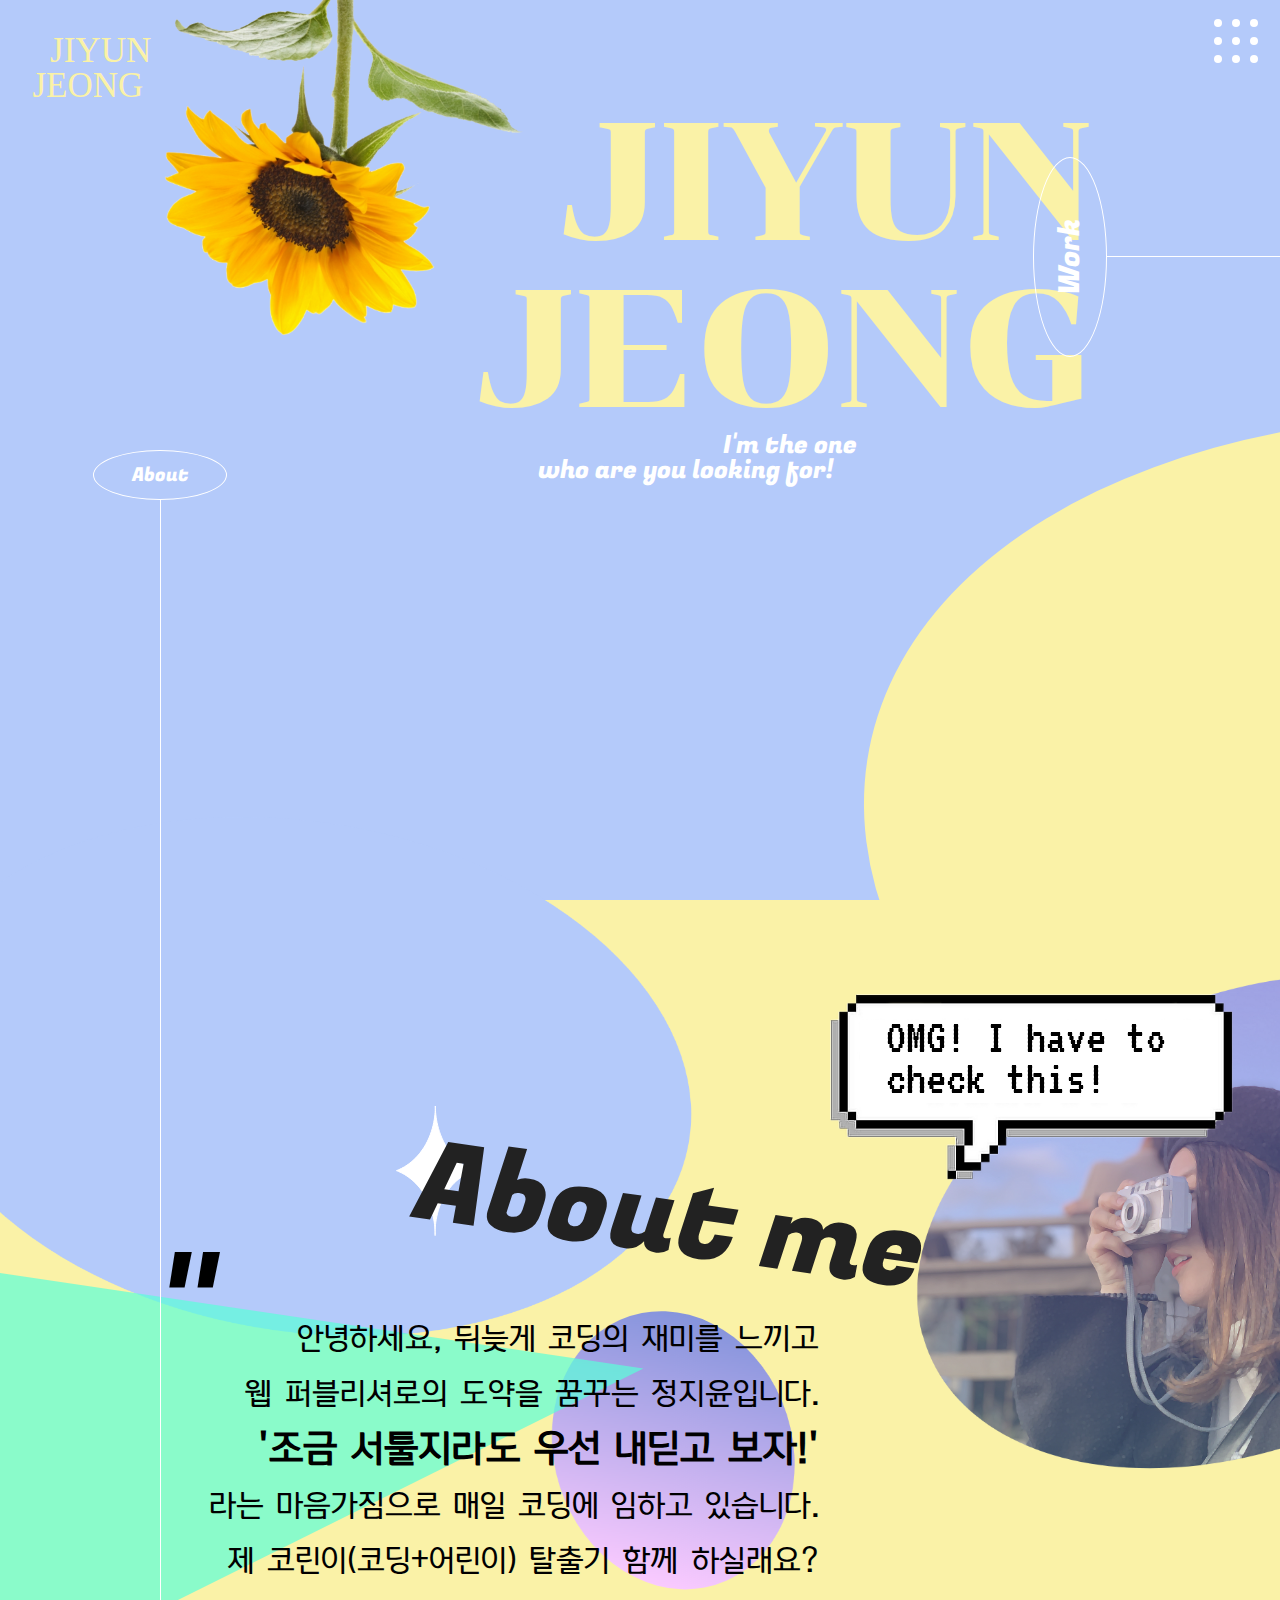
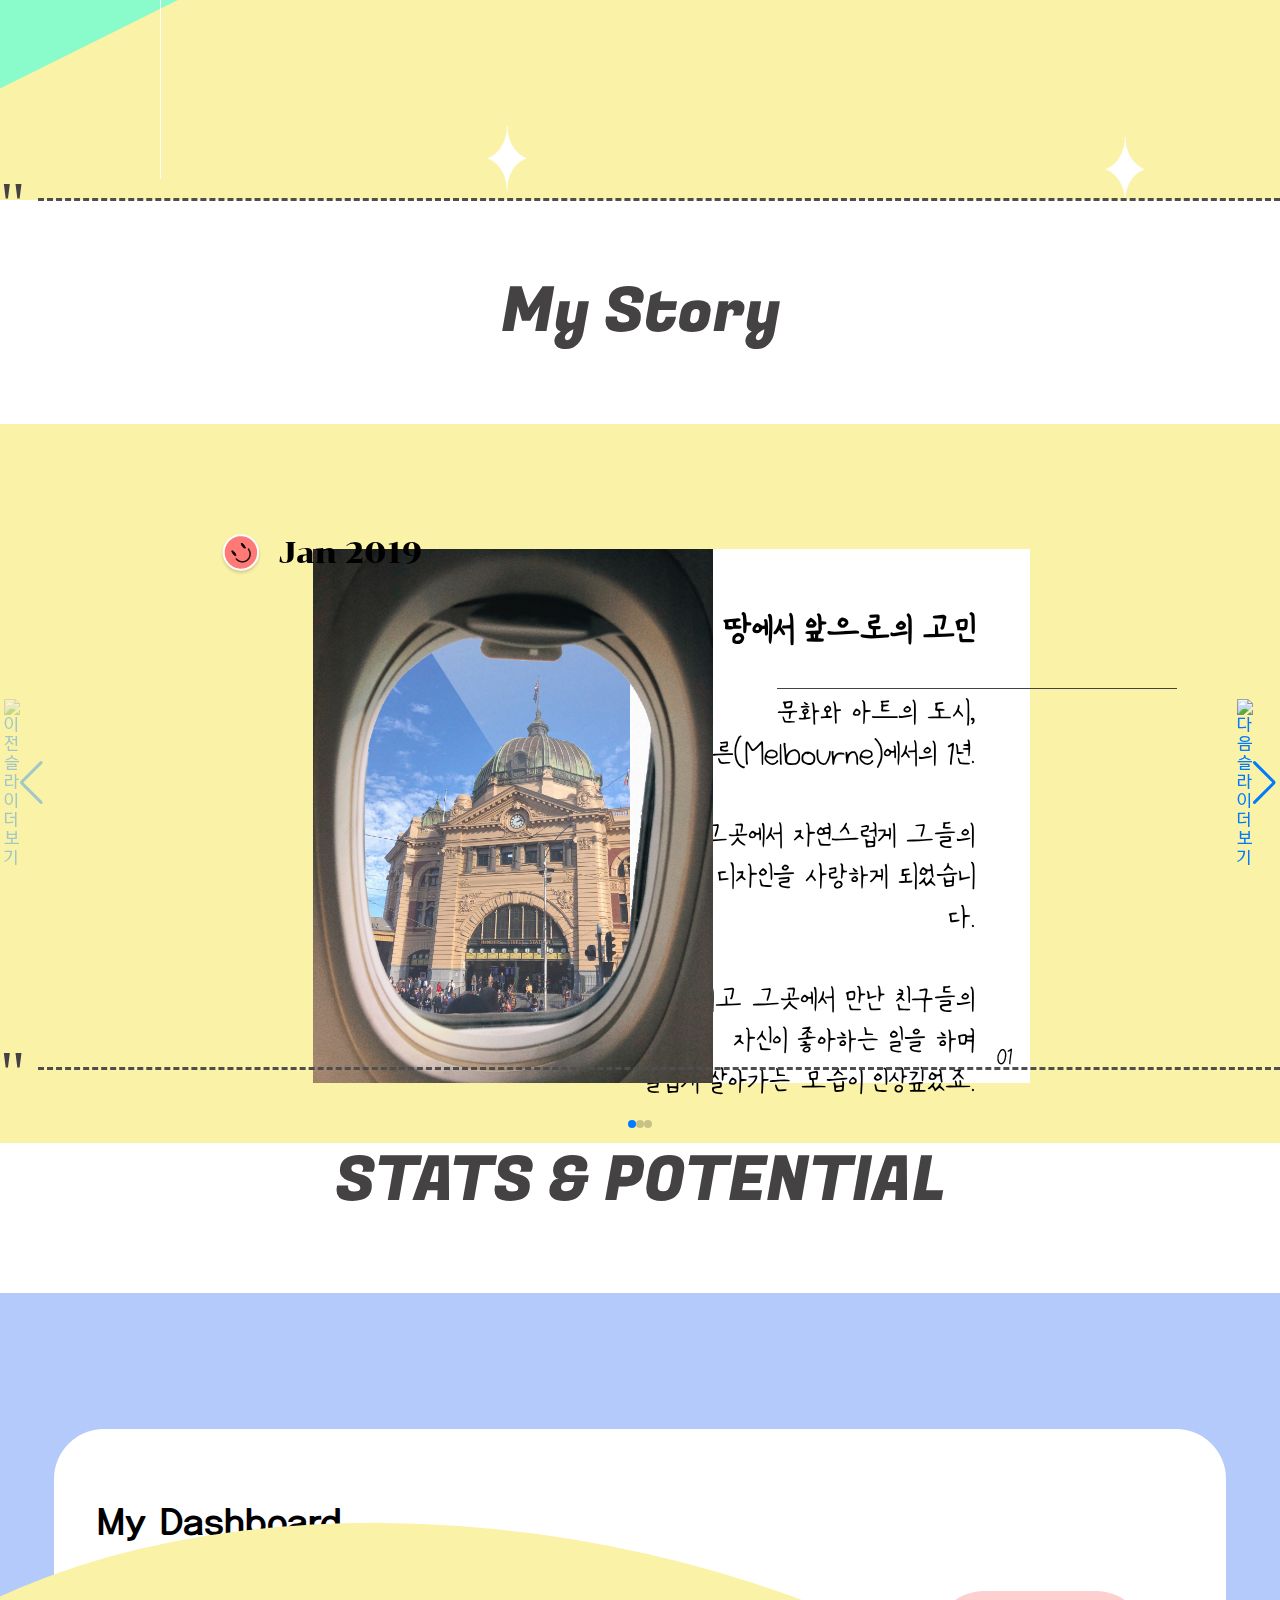
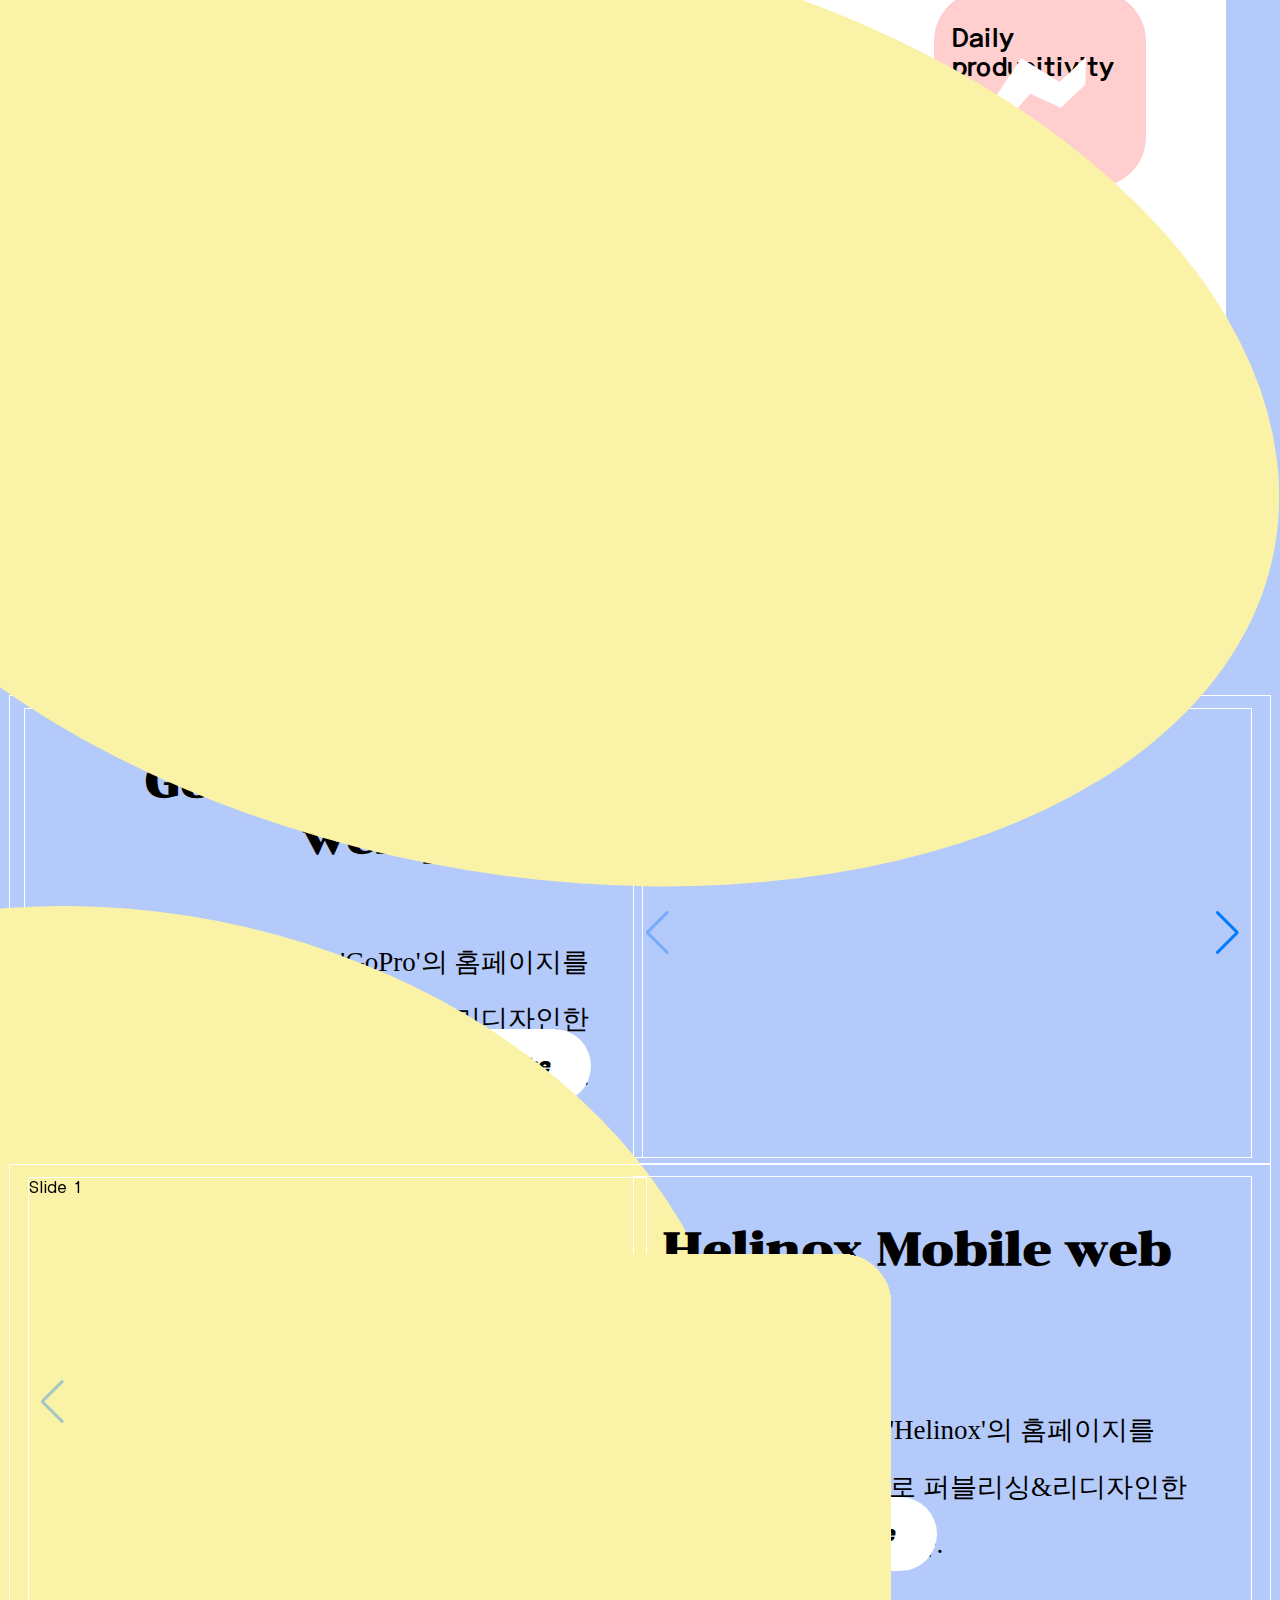
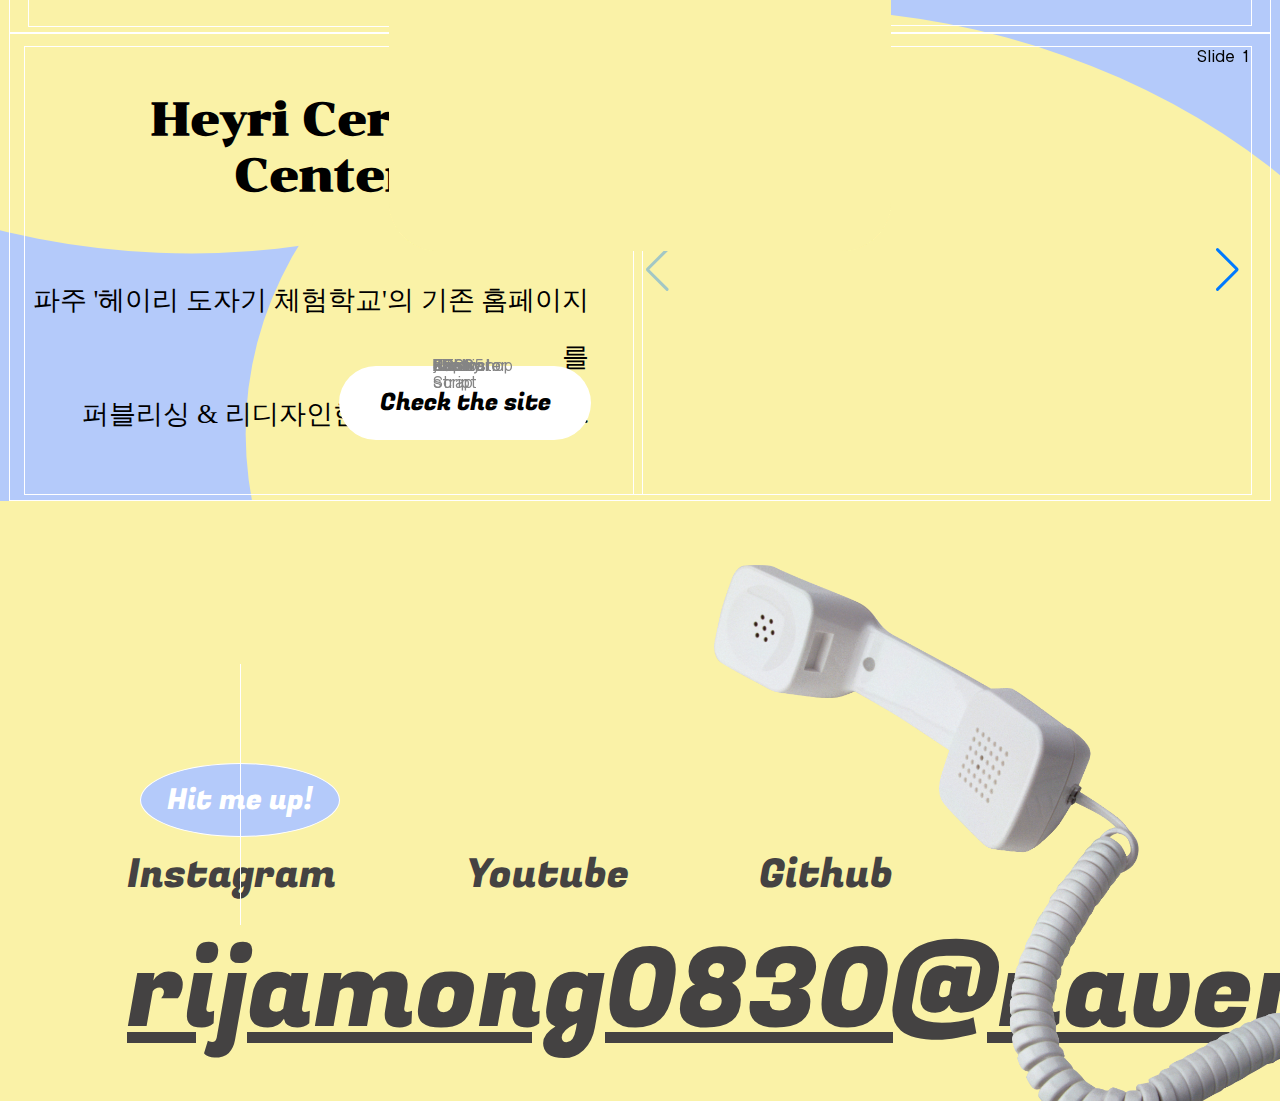
==== commit d80b1222: "index swiper" ====
--- a/index.html
+++ b/index.html
@@ -166,7 +166,7 @@
               <img src="assets/img/main/smile1.png" alt="빨간색 스마일 아이콘">
               <p>Jan 2019</p>
             </div>
-            <div class="firstDiary">
+            <div class="firstDiary diaryMain">
               <div class="windowWrap">
                 <img class="emptyFrame" src="assets/img/main/emptyAirplaneWindow@2x.png" alt="">
                 <div class="showImg">
@@ -205,7 +205,7 @@
               <img src="assets/img/main/smile2.png" alt="핑크색 스마일 아이콘">
               <p>Aug 2020 ~</p>
             </div>
-            <div class="secondDiary">
+            <div class="secondDiary  diaryMain">
               <div class="diary left">
                 <strong>첫 시작</strong>
                 <p>
@@ -240,7 +240,7 @@
               <img src="assets/img/main/smile3.png" alt="초록색 스마일 아이콘">
               <p>~ Jan 2021</p>
             </div>
-            <div class="thirdDiary">
+            <div class="thirdDiary diaryMain">
               <div class="viewWorksWrap">
                 <button type="button">
                   View Works
--- a/assets/css/main.css
+++ b/assets/css/main.css
@@ -221,7 +221,7 @@
       color: #444242; }
   #cnt3 .swiper-container {
     width: 100%;
-    height: 100%;
+    height: 56.1459vw;
     /* height: 100vh; */ }
     #cnt3 .swiper-container .data {
       position: relative;
@@ -236,6 +236,11 @@
         position: absolute;
         left: 278px;
         top: 111px; }
+    #cnt3 .swiper-container .slide .diaryMain {
+      position: relative;
+      margin-top: 9.7917vw;
+      padding-left: 24.479vw;
+      height: 46.3542vw; }
     #cnt3 .swiper-container .slide:nth-child(odd) {
       background: #FAF2A7; }
       #cnt3 .swiper-container .slide:nth-child(odd) .diary {
@@ -271,119 +276,104 @@
           right: 0;
           padding-right: 17px;
           padding-bottom: 17px; }
-    #cnt3 .swiper-container .slide1 .firstDiary {
+    #cnt3 .swiper-container .slide1 .firstDiary .windowWrap {
       position: relative;
-      margin-top: 188px;
-      padding-left: 24.479vw;
-      height: 46.3542vw; }
-      #cnt3 .swiper-container .slide1 .firstDiary .windowWrap {
+      width: 31.25vw;
+      height: 41.6667vw;
+      overflow: hidden; }
+    #cnt3 .swiper-container .slide1 .firstDiary .emptyFrame {
+      position: absolute;
+      top: 0;
+      left: 0;
+      z-index: 10; }
+    #cnt3 .swiper-container .slide1 .firstDiary img {
+      width: 31.25vw;
+      height: 41.6667vw; }
+    #cnt3 .swiper-container .slide1 .firstDiary img:nth-child(2) {
+      position: absolute;
+      top: 0;
+      left: 0; }
+    #cnt3 .swiper-container .slide1 .firstDiary .showImg {
+      width: 208.3333vw;
+      font-size: 0; }
+    #cnt3 .swiper-container .slide2 .secondDiary .diary {
+      position: absolute;
+      top: 0;
+      left: 470px;
+      width: 31.25vw;
+      height: 41.6667vw;
+      background: #fff;
+      font-family: Seongsil;
+      font-size: 23px;
+      text-align: left; }
+      #cnt3 .swiper-container .slide2 .secondDiary .diary strong {
+        display: block;
+        font-size: 38px;
+        padding-top: 53px;
+        padding-left: 55px; }
+      #cnt3 .swiper-container .slide2 .secondDiary .diary p {
+        padding-top: 42px;
+        padding-left: 55px;
+        font-size: 32px;
+        line-height: 41px; }
+        #cnt3 .swiper-container .slide2 .secondDiary .diary p::before {
+          content: "";
+          position: absolute;
+          clear: both;
+          width: 50%;
+          height: 1px;
+          background: #444242; }
+      #cnt3 .swiper-container .slide2 .secondDiary .diary span {
+        position: absolute;
+        bottom: 0;
+        left: 0;
+        padding-left: 17px;
+        padding-bottom: 17px; }
+    #cnt3 .swiper-container .slide2 .secondDiary .diaryDeco {
+      position: absolute;
+      top: 0;
+      right: 250px;
+      width: 31.25vw;
+      height: 41.6667vw;
+      background: #fff; }
+      #cnt3 .swiper-container .slide2 .secondDiary .diaryDeco .diaryImg {
+        position: absolute;
+        top: 73px;
+        right: 0;
+        left: 0;
+        margin: 0 auto; }
+      #cnt3 .swiper-container .slide2 .secondDiary .diaryDeco .decoTape1 {
+        position: absolute;
+        top: 18px;
+        right: 31px; }
+      #cnt3 .swiper-container .slide2 .secondDiary .diaryDeco .decoTape2 {
+        position: absolute;
+        bottom: 18px;
+        left: 31px; }
+      #cnt3 .swiper-container .slide2 .secondDiary .diaryDeco .drawnArrow {
+        position: absolute;
+        bottom: 40%;
+        right: -9%; }
+      #cnt3 .swiper-container .slide2 .secondDiary .diaryDeco .handwrite {
+        position: absolute;
+        bottom: 52%;
+        right: -20%; }
+    #cnt3 .swiper-container .slide3 {
+      background: #FAF2A7; }
+      #cnt3 .swiper-container .slide3 .thirdDiary .viewWorksWrap {
         position: relative;
         width: 31.25vw;
         height: 41.6667vw;
-        overflow: hidden; }
-      #cnt3 .swiper-container .slide1 .firstDiary .emptyFrame {
-        position: absolute;
-        top: 0;
-        left: 0;
-        z-index: 10; }
-      #cnt3 .swiper-container .slide1 .firstDiary img {
-        width: 31.25vw;
-        height: 41.6667vw; }
-      #cnt3 .swiper-container .slide1 .firstDiary img:nth-child(2) {
-        position: absolute;
-        top: 0;
-        left: 0; }
-      #cnt3 .swiper-container .slide1 .firstDiary .showImg {
-        width: 208.3333vw;
-        font-size: 0; }
-    #cnt3 .swiper-container .slide2 .secondDiary {
-      position: relative;
-      margin-top: 188px;
-      padding-left: 24.479vw;
-      height: 46.3542vw; }
-      #cnt3 .swiper-container .slide2 .secondDiary .diary {
-        position: absolute;
-        top: 0;
-        left: 470px;
-        width: 31.25vw;
-        height: 41.6667vw;
-        background: #fff;
-        font-family: Seongsil;
-        font-size: 23px;
-        text-align: left; }
-        #cnt3 .swiper-container .slide2 .secondDiary .diary strong {
-          display: block;
-          font-size: 38px;
-          padding-top: 53px;
-          padding-left: 55px; }
-        #cnt3 .swiper-container .slide2 .secondDiary .diary p {
-          padding-top: 42px;
-          padding-left: 55px;
-          font-size: 32px;
-          line-height: 41px; }
-          #cnt3 .swiper-container .slide2 .secondDiary .diary p::before {
-            content: "";
-            position: absolute;
-            clear: both;
-            width: 50%;
-            height: 1px;
-            background: #444242; }
-        #cnt3 .swiper-container .slide2 .secondDiary .diary span {
-          position: absolute;
-          bottom: 0;
+        overflow: hidden;
+        background: #fff; }
+        #cnt3 .swiper-container .slide3 .thirdDiary .viewWorksWrap button {
+          position: absolute;
+          top: 50%;
           left: 0;
-          padding-left: 17px;
-          padding-bottom: 17px; }
-      #cnt3 .swiper-container .slide2 .secondDiary .diaryDeco {
-        position: absolute;
-        top: 0;
-        right: 250px;
-        width: 31.25vw;
-        height: 41.6667vw;
-        background: #fff; }
-        #cnt3 .swiper-container .slide2 .secondDiary .diaryDeco .diaryImg {
-          position: absolute;
-          top: 73px;
           right: 0;
-          left: 0;
-          margin: 0 auto; }
-        #cnt3 .swiper-container .slide2 .secondDiary .diaryDeco .decoTape1 {
-          position: absolute;
-          top: 18px;
-          right: 31px; }
-        #cnt3 .swiper-container .slide2 .secondDiary .diaryDeco .decoTape2 {
-          position: absolute;
-          bottom: 18px;
-          left: 31px; }
-        #cnt3 .swiper-container .slide2 .secondDiary .diaryDeco .drawnArrow {
-          position: absolute;
-          bottom: 40%;
-          right: -9%; }
-        #cnt3 .swiper-container .slide2 .secondDiary .diaryDeco .handwrite {
-          position: absolute;
-          bottom: 52%;
-          right: -20%; }
-    #cnt3 .swiper-container .slide3 {
-      background: #FAF2A7; }
-      #cnt3 .swiper-container .slide3 .thirdDiary {
-        position: relative;
-        margin-top: 188px;
-        padding-left: 24.479vw;
-        height: 46.3542vw; }
-        #cnt3 .swiper-container .slide3 .thirdDiary .viewWorksWrap {
-          position: relative;
-          width: 31.25vw;
-          height: 41.6667vw;
-          overflow: hidden;
-          background: #fff; }
-          #cnt3 .swiper-container .slide3 .thirdDiary .viewWorksWrap button {
-            position: absolute;
-            top: 50%;
-            left: 0;
-            right: 0;
-            margin: 0 auto;
-            width: 300px;
-            height: 87px; }
+          margin: 0 auto;
+          width: 300px;
+          height: 87px; }
       #cnt3 .swiper-container .slide3 .diary .bold {
         font-size: 36px !important;
         padding-top: 0 !important;
